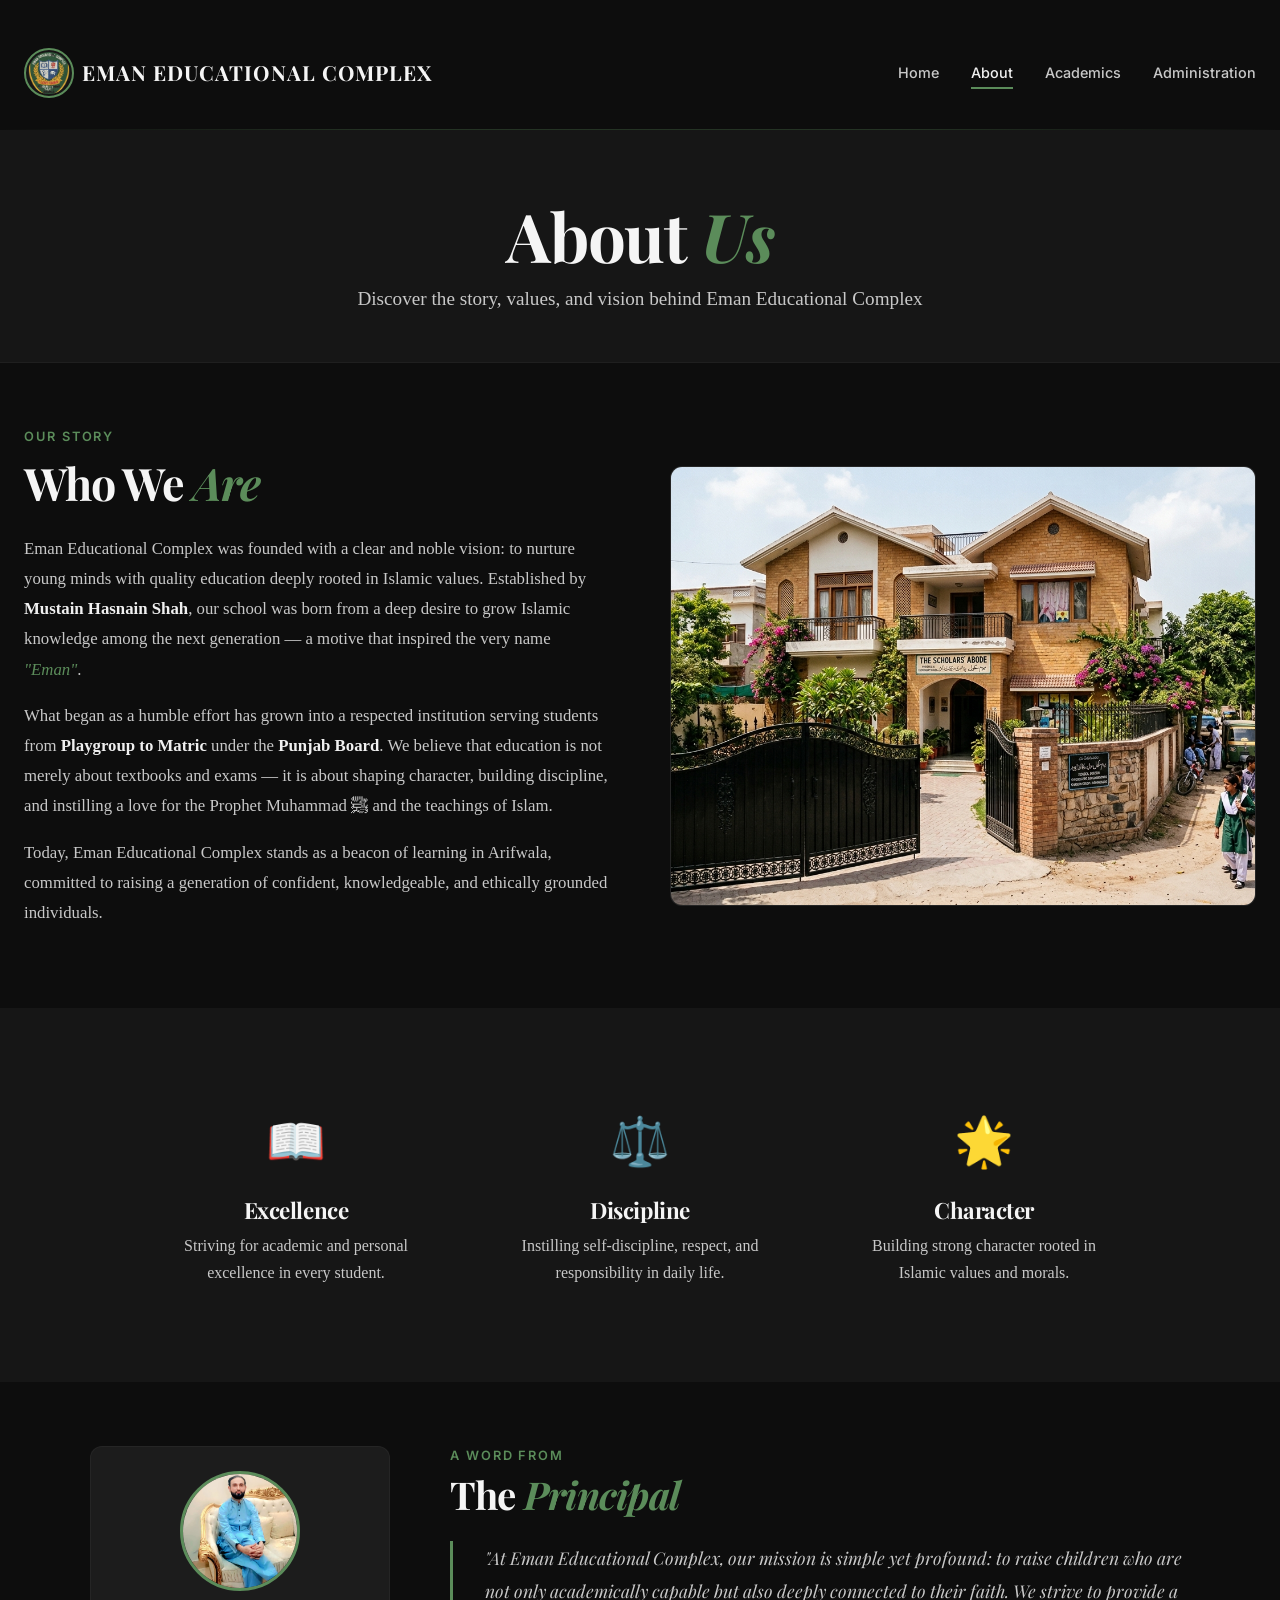
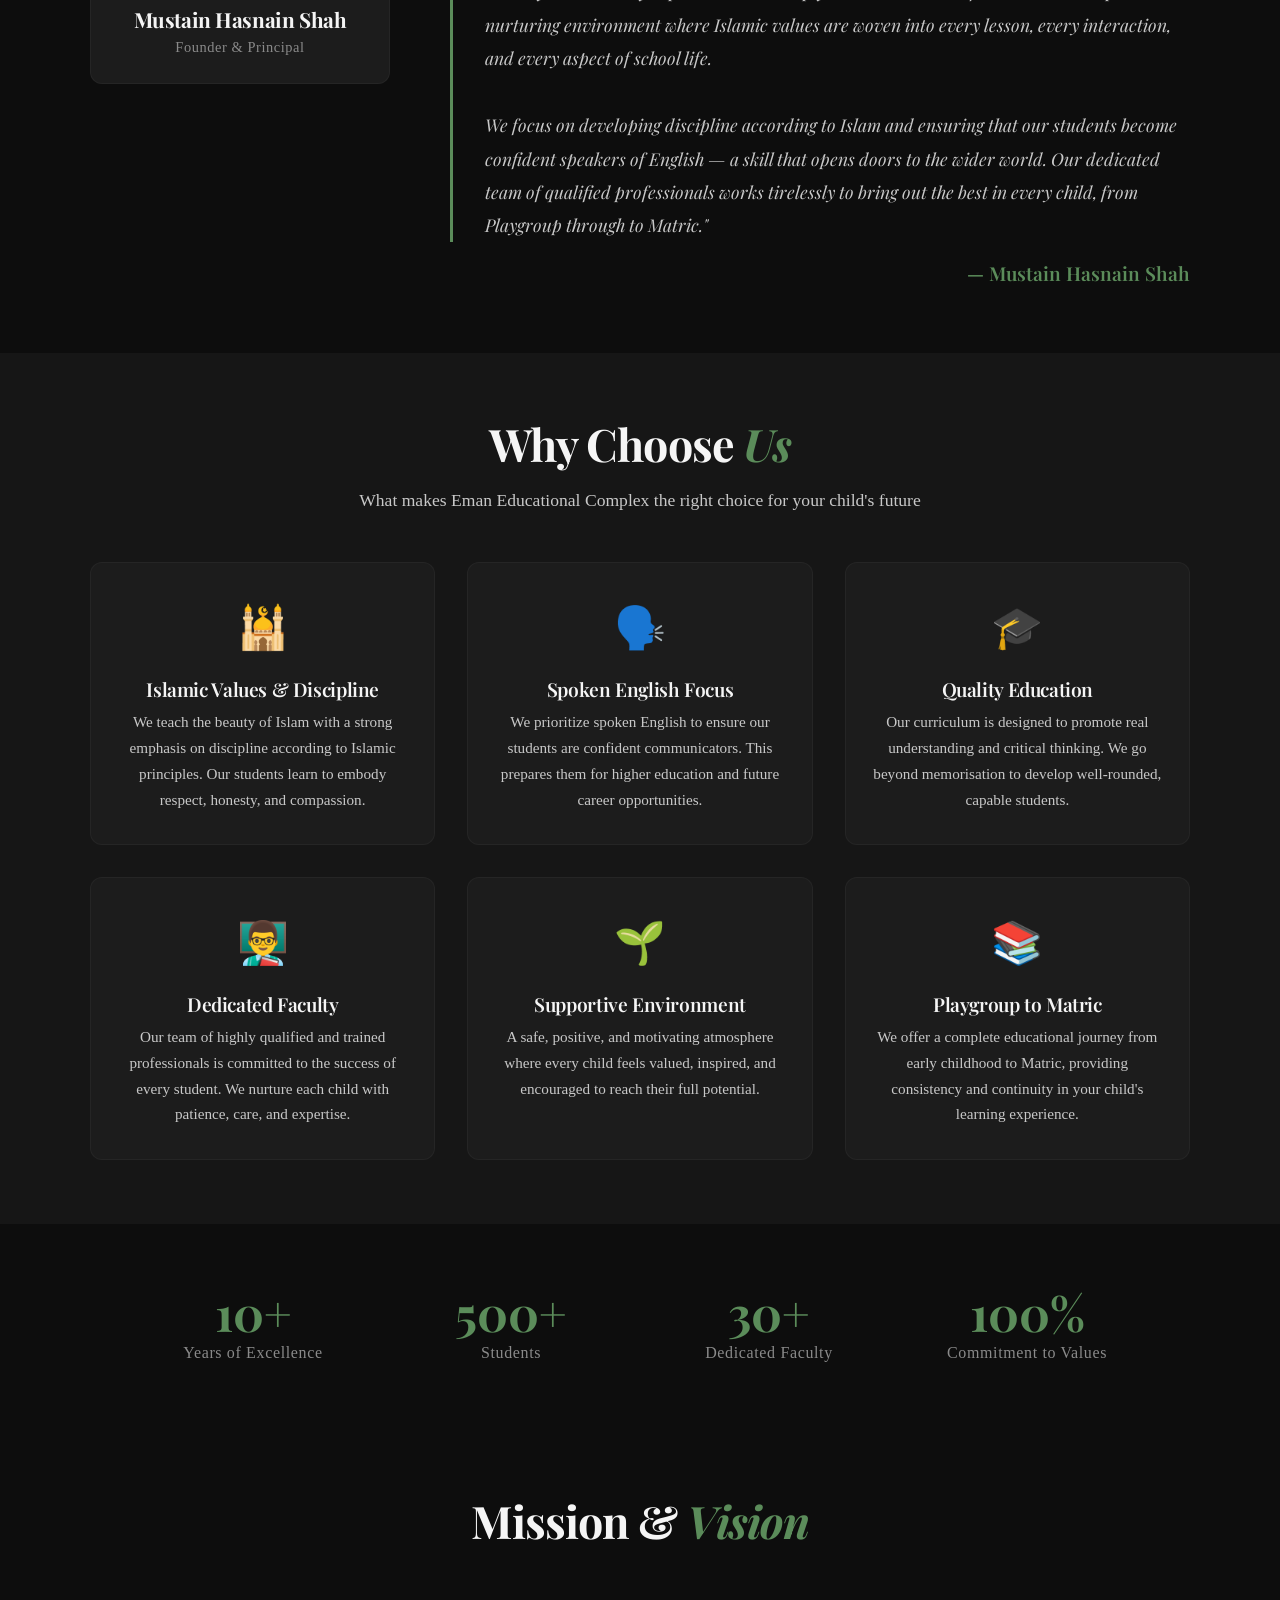
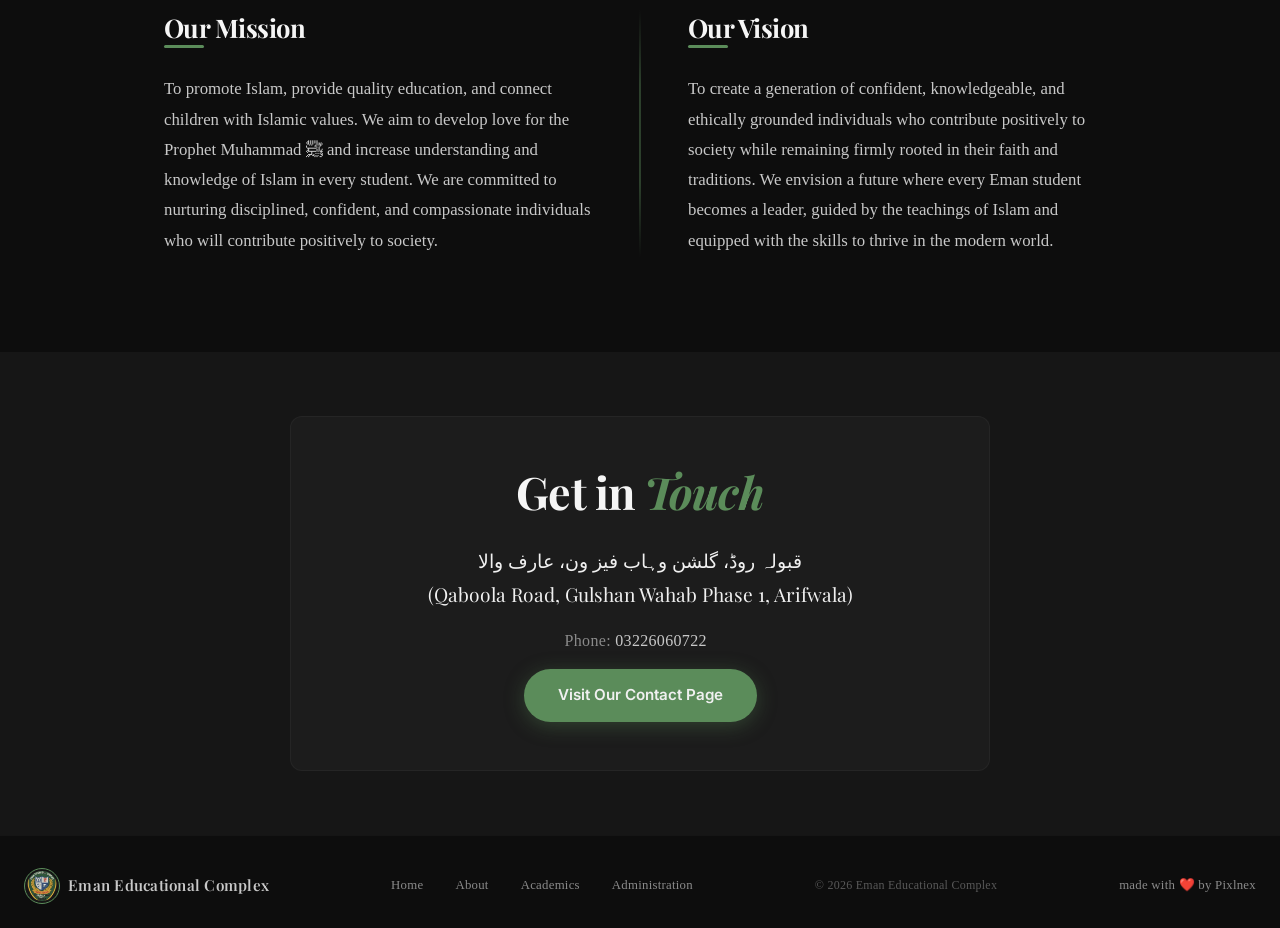
==== about.html @ e79a0f7f "first commit" ====
<!DOCTYPE html>
<html lang="en">
<head>
    <meta charset="UTF-8" />
    <meta name="viewport" content="width=device-width, initial-scale=1.0" />
    <link rel="icon" type="image/png" href="/favicon.png" />
    <title>About Us · Eman Educational Complex</title>
     <link rel="icon" href="logo.png" type="image/png" />

    <!-- Fonts -->
    <link rel="preconnect" href="https://fonts.googleapis.com" />
    <link rel="preconnect" href="https://fonts.gstatic.com" crossorigin />
    <link href="https://fonts.googleapis.com/css2?family=Playfair+Display:ital,wght@0,400;0,600;0,700;1,400&family=Inter:opsz,wght@14..32,300;14..32,400;14..32,500;14..32,600;14..32,700&display=swap" rel="stylesheet" />

    <style>
        /* ============================================================
           style.css — exact variables & design system
           ============================================================ */
        :root {
            --color-bg-primary: #0d0d0d;
            --color-bg-secondary: #161616;
            --color-bg-card: #1c1c1c;
            --color-bg-card-hover: #242424;
            --color-bg-elevated: #262626;

            --color-text-primary: #f0f0f0;
            --color-text-secondary: #c8c8c8;
            --color-text-muted: #8a8a8a;
            --color-text-heading: #f5f5f5;

            --color-green-dark: #1a3a1a;
            --color-green-subtle: #2d4a2d;
            --color-green-accent: #5b8c5a;

            --font-serif: 'Playfair Display', Georgia, 'Times New Roman', serif;
            --font-sans: 'Inter', -apple-system, BlinkMacSystemFont, 'Segoe UI', Roboto, Helvetica, Arial, sans-serif;

            --space-xs: 4px;
            --space-sm: 8px;
            --space-md: 16px;
            --space-lg: 24px;
            --space-xl: 32px;
            --space-2xl: 48px;
            --space-3xl: 64px;

            --radius-md: 8px;
            --radius-lg: 12px;

            --ease-out: cubic-bezier(0.25, 0.46, 0.45, 0.94);
            --ease-in-out: cubic-bezier(0.65, 0, 0.35, 1);
            --duration-fast: 0.25s;
            --duration-smooth: 0.5s;
        }

        /* ── Reset & Base ── */
        * {
            margin: 0;
            padding: 0;
            box-sizing: border-box;
        }

        html {
            -webkit-text-size-adjust: 100%;
            -webkit-font-smoothing: antialiased;
            -moz-osx-font-smoothing: grayscale;
            scroll-behavior: smooth;
        }

        body {
            background: var(--color-bg-primary);
            color: var(--color-text-primary);
            font-weight: 400;
            line-height: 1.6;
            min-height: 100vh;
            display: flex;
            flex-direction: column;
        }

        h1, h2, h3, h4, h5, h6 {
            font-family: var(--font-serif);
            font-weight: 600;
            letter-spacing: -0.02em;
            color: var(--color-text-heading);
            line-height: 1.2;
        }

        a {
            color: inherit;
            text-decoration: none;
        }

        img {
            display: block;
            max-width: 100%;
            height: auto;
        }

        .container {
            width: 100%;
            max-width: 1280px;
            margin: 0 auto;
            padding: 0 var(--space-lg);
        }

        /* ── Buttons ── */
        .btn {
            display: inline-flex;
            align-items: center;
            gap: var(--space-sm);
            padding: 14px 34px;
            border-radius: 50px;
            font-family: var(--font-sans);
            font-weight: 600;
            font-size: 0.95rem;
            border: none;
            cursor: pointer;
            transition: transform var(--duration-fast) var(--ease-out),
                        box-shadow var(--duration-fast) var(--ease-out),
                        background var(--duration-fast) var(--ease-out);
            text-decoration: none;
        }

        .btn-primary {
            background: var(--color-green-accent);
            color: var(--color-text-primary);
            box-shadow: 0 4px 20px rgba(91, 140, 90, 0.35);
        }
        .btn-primary:hover {
            background: var(--color-green-subtle);
            transform: translateY(-3px);
            box-shadow: 0 8px 32px rgba(91, 140, 90, 0.50);
        }

        .btn-outline {
            background: transparent;
            color: var(--color-text-primary);
            border: 2px solid var(--color-text-muted);
        }
        .btn-outline:hover {
            border-color: var(--color-green-accent);
            color: var(--color-green-accent);
            transform: translateY(-3px);
        }

        .btn-light {
            background: var(--color-bg-card);
            color: var(--color-text-primary);
            border: 1px solid rgba(255, 255, 255, 0.06);
        }
        .btn-light:hover {
            background: var(--color-bg-card-hover);
            transform: translateY(-3px);
            box-shadow: 0 8px 32px rgba(0, 0, 0, 0.4);
        }

        /* ── Header (navbar) ── */
        .site-header {
            padding: var(--space-2xl) 0 var(--space-xl);
            border-bottom: 1px solid rgba(255, 255, 255, 0.04);
            position: sticky;
            top: 0;
            background: var(--color-bg-primary);
            z-index: 100;
        }
        .site-header::after {
            content: '';
            position: absolute;
            bottom: 0;
            left: 0;
            width: 100%;
            height: 1px;
            background: linear-gradient(90deg, transparent 0%, var(--color-green-accent) 30%, var(--color-green-accent) 70%, transparent 100%);
            opacity: 0.3;
        }

        .header-content {
            display: flex;
            flex-direction: row;
            align-items: center;
            justify-content: space-between;
            flex-wrap: wrap;
            gap: var(--space-md);
        }

        /* ── Brand / Logo + name side by side ── */
        .header-brand {
            display: flex;
            align-items: center;
            gap: var(--space-md);
        }

        .brand-link {
            display: flex;
            align-items: center;
            gap: var(--space-sm);
            text-decoration: none;
        }

        .logo-image {
            width: 50px;
            height: 50px;
            border-radius: 50%;
            object-fit: cover;
            border: 2px solid var(--color-green-accent);
            background: var(--color-bg-secondary);
            padding: 2px;
            flex-shrink: 0;
        }

        .brand-name {
            font-family: var(--font-serif);
            font-weight: 700;
            font-size: 1.3rem;
            color: var(--color-text-heading);
            letter-spacing: 0.05em;
        }

        /* ── Navigation ── */
        .header-nav {
            display: flex;
            align-items: center;
            gap: var(--space-xl);
        }

        .nav-menu {
            display: flex;
            list-style: none;
            gap: var(--space-xl);
            margin: 0;
            padding: 0;
            align-items: center;
        }

        .nav-menu li {
            margin: 0;
            padding: 0;
        }

        .nav-menu a {
            font-family: var(--font-sans);
            font-weight: 500;
            font-size: 0.9rem;
            color: var(--color-text-secondary);
            transition: color var(--duration-fast) var(--ease-out);
            position: relative;
            text-decoration: none;
            padding: 4px 0;
        }

        .nav-menu a::after {
            content: '';
            position: absolute;
            bottom: -4px;
            left: 0;
            width: 0;
            height: 2px;
            background: var(--color-green-accent);
            transition: width var(--duration-fast) var(--ease-out);
        }

        .nav-menu a:hover {
            color: var(--color-text-primary);
        }
        .nav-menu a:hover::after {
            width: 100%;
        }

        .nav-menu a.active {
            color: var(--color-text-primary);
        }
        .nav-menu a.active::after {
            width: 100%;
        }

        .nav-toggle {
            display: none;
            flex-direction: column;
            gap: 5px;
            background: none;
            border: none;
            cursor: pointer;
            padding: 4px;
        }
        .nav-toggle span {
            display: block;
            width: 26px;
            height: 2.5px;
            background: var(--color-text-secondary);
            border-radius: 4px;
            transition: var(--duration-fast) var(--ease-out);
        }

        /* ── Section Shared ── */
        .section {
            padding: var(--space-3xl) 0;
        }

        .section-title {
            font-family: var(--font-serif);
            font-weight: 700;
            font-size: clamp(2rem, 4vw, 2.8rem);
            color: var(--color-text-heading);
            line-height: 1.2;
            margin-bottom: var(--space-xl);
            text-align: center;
        }

        .section-title .accent {
            color: var(--color-green-accent);
            font-style: italic;
        }

        .section-tag {
            font-family: var(--font-sans);
            font-weight: 600;
            font-size: 0.8rem;
            letter-spacing: 0.15em;
            text-transform: uppercase;
            color: var(--color-green-accent);
            display: block;
            margin-bottom: var(--space-sm);
        }

        /* ── Page Hero (About Page Banner) ── */
        .page-hero {
            padding: var(--space-3xl) 0 var(--space-2xl);
            background: var(--color-bg-secondary);
            border-bottom: 1px solid rgba(255, 255, 255, 0.04);
            text-align: center;
        }

        .page-hero-content h1 {
            font-family: var(--font-serif);
            font-weight: 700;
            font-size: clamp(2.8rem, 6vw, 4.2rem);
            color: var(--color-text-heading);
            margin-bottom: var(--space-sm);
        }

        .page-hero-content h1 .highlight {
            color: var(--color-green-accent);
            font-style: italic;
        }

        .page-hero-sub {
            font-size: 1.2rem;
            color: var(--color-text-secondary);
            max-width: 600px;
            margin: 0 auto;
            line-height: 1.6;
        }

        /* ── Story Section ── */
        .story-section {
            background: var(--color-bg-primary);
        }

        .story-grid {
            display: grid;
            grid-template-columns: 1fr 1fr;
            gap: 60px;
            align-items: center;
        }

        .story-text h2 {
            font-family: var(--font-serif);
            font-weight: 700;
            font-size: clamp(2rem, 4vw, 2.8rem);
            color: var(--color-text-heading);
            margin-bottom: var(--space-lg);
            line-height: 1.2;
        }

        .story-text h2 .accent {
            color: var(--color-green-accent);
            font-style: italic;
        }

        .story-text p {
            color: var(--color-text-secondary);
            line-height: 1.8;
            margin-bottom: var(--space-md);
            font-size: 1.05rem;
        }

        .story-text p strong {
            color: var(--color-text-primary);
        }

        .story-text p em {
            color: var(--color-green-accent);
            font-style: italic;
        }

        .story-image {
            border-radius: var(--radius-lg);
            overflow: hidden;
            border: 1px solid rgba(255, 255, 255, 0.04);
            background: var(--color-bg-card);
            aspect-ratio: 4/3;
            display: flex;
            align-items: center;
            justify-content: center;
        }

        .story-image img {
            width: 100%;
            height: 100%;
            object-fit: cover;
        }

        /* ── Motto Section ── */
        .motto-section {
            background: var(--color-bg-secondary);
        }

        .motto-grid {
            display: grid;
            grid-template-columns: repeat(3, 1fr);
            gap: var(--space-xl);
            max-width: 1000px;
            margin: 0 auto;
        }

        .motto-item {
            text-align: center;
            padding: var(--space-xl);
        }

        .motto-icon {
            font-size: 3rem;
            display: block;
            margin-bottom: var(--space-md);
        }

        .motto-item h3 {
            font-family: var(--font-serif);
            font-weight: 700;
            font-size: 1.4rem;
            color: var(--color-text-heading);
            margin-bottom: var(--space-sm);
        }

        .motto-item p {
            color: var(--color-text-secondary);
            font-size: 1rem;
            line-height: 1.7;
        }

        /* ── Principal Section ── */
        .principal-section {
            background: var(--color-bg-primary);
        }

        .principal-content {
            display: grid;
            grid-template-columns: 300px 1fr;
            gap: 60px;
            align-items: start;
            max-width: 1100px;
            margin: 0 auto;
        }

        .principal-image {
            text-align: center;
            padding: var(--space-lg);
            background: var(--color-bg-card);
            border-radius: var(--radius-lg);
            border: 1px solid rgba(255, 255, 255, 0.04);
        }

        .principal-avatar {
            width: 120px;
            height: 120px;
            border-radius: 50%;
            object-fit: cover;
            border: 3px solid var(--color-green-accent);
            margin: 0 auto var(--space-md);
            display: block;
            background: var(--color-bg-secondary);
        }

        .principal-image h4 {
            font-family: var(--font-serif);
            font-weight: 700;
            font-size: 1.3rem;
            color: var(--color-text-heading);
            margin-bottom: var(--space-xs);
        }

        .principal-title {
            font-size: 0.9rem;
            color: var(--color-text-muted);
            letter-spacing: 0.04em;
        }

        .principal-message .section-tag {
            margin-bottom: var(--space-xs);
        }

        .principal-message h2 {
            font-family: var(--font-serif);
            font-weight: 700;
            font-size: clamp(1.8rem, 3vw, 2.6rem);
            color: var(--color-text-heading);
            margin-bottom: var(--space-lg);
        }

        .principal-message h2 .accent {
            color: var(--color-green-accent);
            font-style: italic;
        }

        .principal-message blockquote {
            font-family: var(--font-serif);
            font-style: italic;
            font-size: 1.1rem;
            line-height: 1.9;
            color: var(--color-text-secondary);
            padding-left: var(--space-xl);
            border-left: 3px solid var(--color-green-accent);
            margin-bottom: var(--space-md);
        }

        .principal-signature {
            font-family: var(--font-serif);
            font-weight: 600;
            font-size: 1.2rem;
            color: var(--color-green-accent);
            text-align: right;
        }

        /* ── Why Choose Us ── */
        .why-section {
            background: var(--color-bg-secondary);
        }

        .why-subtitle {
            text-align: center;
            font-size: 1.1rem;
            color: var(--color-text-secondary);
            max-width: 600px;
            margin: -1rem auto var(--space-2xl);
        }

        .why-grid {
            display: grid;
            grid-template-columns: repeat(3, 1fr);
            gap: var(--space-xl);
            max-width: 1100px;
            margin: 0 auto;
        }

        .why-card {
            background: var(--color-bg-card);
            border-radius: var(--radius-lg);
            padding: var(--space-xl) var(--space-lg);
            text-align: center;
            border: 1px solid rgba(255, 255, 255, 0.04);
            transition: transform var(--duration-fast) var(--ease-out),
                        box-shadow var(--duration-fast) var(--ease-out),
                        border-color var(--duration-fast) var(--ease-out);
        }

        .why-card:hover {
            transform: translateY(-6px);
            box-shadow: 0 12px 40px rgba(0, 0, 0, 0.4);
            border-color: var(--color-green-accent);
            background: var(--color-bg-card-hover);
        }

        .why-icon {
            font-size: 2.6rem;
            display: block;
            margin-bottom: var(--space-md);
        }

        .why-card h4 {
            font-family: var(--font-serif);
            font-weight: 600;
            font-size: 1.2rem;
            color: var(--color-text-heading);
            margin-bottom: var(--space-sm);
        }

        .why-card p {
            font-size: 0.95rem;
            color: var(--color-text-secondary);
            line-height: 1.7;
            margin: 0;
        }

        /* ── Stats Section ── */
        .stats-section {
            background: var(--color-bg-primary);
            padding: var(--space-3xl) 0;
        }

        .stats-grid {
            display: grid;
            grid-template-columns: repeat(4, 1fr);
            gap: var(--space-xl);
            max-width: 1000px;
            margin: 0 auto;
            text-align: center;
        }

        .stat-item .stat-number {
            font-family: var(--font-serif);
            font-weight: 700;
            font-size: 3rem;
            color: var(--color-green-accent);
            display: block;
            line-height: 1;
            margin-bottom: var(--space-xs);
        }

        .stat-item .stat-label {
            font-size: 1rem;
            color: var(--color-text-muted);
            letter-spacing: 0.04em;
        }

        /* ── Mission & Vision ── */
        .mission-grid {
            display: grid;
            grid-template-columns: 1fr 1fr;
            gap: var(--space-2xl);
            position: relative;
            max-width: 1000px;
            margin: 0 auto;
            padding: var(--space-xl) 0;
        }

        .mission-grid::before {
            content: '';
            position: absolute;
            top: 10%;
            left: 50%;
            width: 2px;
            height: 80%;
            background: linear-gradient(180deg, transparent 0%, var(--color-green-accent) 30%, var(--color-green-accent) 70%, transparent 100%);
            opacity: 0.4;
            transform: translateX(-50%);
        }

        .mission-grid .col {
            padding: 0 var(--space-lg);
        }

        .mission-grid .col h3 {
            font-family: var(--font-serif);
            font-weight: 700;
            font-size: 1.6rem;
            color: var(--color-text-heading);
            margin-bottom: var(--space-md);
            position: relative;
            display: inline-block;
        }

        .mission-grid .col h3::after {
            content: '';
            position: absolute;
            bottom: -6px;
            left: 0;
            width: 40px;
            height: 3px;
            background: var(--color-green-accent);
            border-radius: 2px;
        }

        .mission-grid .col p {
            color: var(--color-text-secondary);
            line-height: 1.8;
            font-size: 1.05rem;
            margin-top: var(--space-md);
        }

        /* ── Contact ── */
        .contact-section {
            background: var(--color-bg-secondary);
            padding: var(--space-3xl) 0;
        }

        .contact-details {
            max-width: 700px;
            margin: 0 auto;
            text-align: center;
            background: var(--color-bg-card);
            border-radius: var(--radius-lg);
            padding: var(--space-2xl) var(--space-xl);
            border: 1px solid rgba(255, 255, 255, 0.04);
        }

        .contact-details .section-title {
            margin-bottom: var(--space-lg);
        }

        .contact-details .address {
            font-family: var(--font-serif);
            font-size: 1.2rem;
            color: var(--color-text-primary);
            line-height: 1.8;
            margin-bottom: var(--space-md);
        }

        .contact-details .meta {
            font-size: 1rem;
            color: var(--color-text-muted);
            letter-spacing: 0.02em;
        }

        .contact-details .meta em {
            font-style: normal;
            color: var(--color-text-secondary);
        }

        /* ── Footer ── */
        .site-footer {
            margin-top: auto;
            padding: var(--space-xl) 0 var(--space-lg);
            border-top: 1px solid rgba(255, 255, 255, 0.03);
            background: var(--color-bg-primary);
        }

        .footer-content {
            display: flex;
            justify-content: space-between;
            align-items: center;
            flex-wrap: wrap;
            gap: var(--space-md);
            font-size: 0.8rem;
            color: var(--color-text-muted);
            letter-spacing: 0.02em;
        }

        .footer-brand {
            display: flex;
            align-items: center;
            gap: var(--space-sm);
        }

        .footer-logo {
            width: 36px;
            height: 36px;
            border-radius: 50%;
            object-fit: cover;
            border: 1.5px solid var(--color-green-accent);
            padding: 2px;
            background: var(--color-bg-secondary);
        }

        .footer-school {
            font-family: var(--font-serif);
            font-weight: 600;
            font-size: 0.95rem;
            color: var(--color-text-secondary);
        }

        .footer-links {
            display: flex;
            gap: var(--space-xl);
            flex-wrap: wrap;
        }

        .footer-links a {
            color: var(--color-text-muted);
            transition: color var(--duration-fast) var(--ease-out);
            font-weight: 500;
            font-size: 0.8rem;
        }

        .footer-links a:hover {
            color: var(--color-green-accent);
        }

        .footer-copy {
            font-size: 0.75rem;
            color: var(--color-text-muted);
            opacity: 0.6;
            margin: 0;
        }

        /* ── Accessibility ── */
        a:focus-visible,
        button:focus-visible {
            outline: 2px solid var(--color-green-accent);
            outline-offset: 2px;
        }

        @media (prefers-reduced-motion: reduce) {
            * {
                animation-duration: 0.01ms !important;
                transition-duration: 0.01ms !important;
            }
        }

        ::selection {
            background: var(--color-green-accent);
            color: var(--color-text-primary);
        }

        ::-webkit-scrollbar {
            width: 6px;
            height: 6px;
        }
        ::-webkit-scrollbar-track {
            background: var(--color-bg-primary);
        }
        ::-webkit-scrollbar-thumb {
            background: var(--color-green-subtle);
            border-radius: 3px;
        }
        ::-webkit-scrollbar-thumb:hover {
            background: var(--color-green-accent);
        }

        .sr-only {
            position: absolute;
            width: 1px;
            height: 1px;
            padding: 0;
            margin: -1px;
            overflow: hidden;
            clip: rect(0, 0, 0, 0);
            border: 0;
        }

        /* ── Responsive ── */

        /* Tablet & small desktop */
        @media (max-width: 992px) {
            .story-grid {
                grid-template-columns: 1fr;
                gap: 40px;
            }

            .principal-content {
                grid-template-columns: 1fr;
                gap: 40px;
            }

            .principal-image {
                max-width: 280px;
                margin: 0 auto;
            }

            .why-grid {
                grid-template-columns: 1fr 1fr;
            }

            .stats-grid {
                grid-template-columns: 1fr 1fr;
                gap: var(--space-lg);
            }

            .motto-grid {
                grid-template-columns: 1fr;
                gap: var(--space-md);
            }

            .mission-grid {
                grid-template-columns: 1fr;
                gap: var(--space-2xl);
                padding: var(--space-lg) 0;
            }

            .mission-grid::before {
                display: none;
            }

            .mission-grid .col {
                padding: 0;
                text-align: center;
            }

            .mission-grid .col h3::after {
                left: 50%;
                transform: translateX(-50%);
            }
        }

        /* Mobile */
        @media (max-width: 768px) {
            .header-content {
                flex-wrap: wrap;
            }

            .header-nav {
                width: 100%;
                flex-wrap: wrap;
                justify-content: flex-end;
            }

            .nav-toggle {
                display: flex;
                margin-left: auto;
            }

            .nav-menu {
                display: none;
                flex-direction: column;
                width: 100%;
                background: var(--color-bg-secondary);
                padding: var(--space-lg);
                border-radius: var(--radius-md);
                margin-top: var(--space-sm);
                gap: var(--space-md);
                border: 1px solid rgba(255, 255, 255, 0.04);
            }

            .nav-menu.open {
                display: flex;
            }

            .nav-menu li {
                width: 100%;
            }

            .nav-menu a {
                display: block;
                width: 100%;
                padding: var(--space-sm) 0;
            }

            .page-hero {
                padding: var(--space-2xl) 0 var(--space-xl);
            }

            .page-hero-sub {
                font-size: 1rem;
            }

            .why-grid {
                grid-template-columns: 1fr;
                gap: var(--space-md);
            }

            .stats-grid {
                grid-template-columns: 1fr 1fr;
                gap: var(--space-md);
            }

            .stat-item .stat-number {
                font-size: 2.4rem;
            }

            .principal-message blockquote {
                padding-left: var(--space-md);
                font-size: 1rem;
            }

            .principal-message .section-tag {
                text-align: center;
            }

            .principal-message h2 {
                text-align: center;
            }

            .principal-signature {
                text-align: center;
            }

            .contact-details {
                padding: var(--space-xl) var(--space-md);
            }

            .contact-details .address {
                font-size: 1rem;
            }

            .footer-content {
                flex-direction: column;
                text-align: center;
                gap: var(--space-md);
            }

            .footer-brand {
                justify-content: center;
            }

            .footer-links {
                justify-content: center;
                gap: var(--space-md);
            }

            .section {
                padding: var(--space-2xl) 0;
            }
        }

        /* Small mobile */
        @media (max-width: 480px) {
            .container {
                padding: 0 var(--space-md);
            }

            .stats-grid {
                grid-template-columns: 1fr;
                gap: var(--space-md);
            }

            .principal-image {
                max-width: 100%;
            }

            .motto-item {
                padding: var(--space-md);
            }

            .story-text p {
                font-size: 0.95rem;
            }

            .btn {
                padding: 12px 24px;
                font-size: 0.85rem;
            }

            .brand-name {
                font-size: 1rem;
            }

            .logo-image {
                width: 40px;
                height: 40px;
            }

            .site-header {
                padding: var(--space-xl) 0 var(--space-lg);
            }

            .page-hero-content h1 {
                font-size: clamp(2rem, 6vw, 2.6rem);
            }

            .mission-grid .col h3 {
                font-size: 1.3rem;
            }

            .why-card {
                padding: var(--space-lg);
            }

            .footer-links {
                flex-direction: column;
                gap: var(--space-sm);
            }
        }
    </style>
</head>
<body>

    <!-- ===== HEADER ===== -->
    <header class="site-header" role="banner">
        <div class="container">
            <div class="header-content">
                <div class="header-brand">
                    <a href="index.html" class="brand-link">
                        <img src="logo.png" alt="Eman Educational Complex" class="logo-image" />
                        <span class="brand-name">EMAN EDUCATIONAL COMPLEX</span>
                    </a>
                </div>
                <nav class="header-nav" aria-label="Main navigation">
                    <button class="nav-toggle" aria-label="Toggle navigation" aria-expanded="false">
                        <span></span><span></span><span></span>
                    </button>
                    <ul class="nav-menu">
                        <li><a href="index.html">Home</a></li>
                        <li><a href="about.html" class="active">About</a></li>
                        <li><a href="academics.html">Academics</a></li>
                        <li><a href="administration.html">Administration</a></li>
                    </ul>
                </nav>
            </div>
        </div>
    </header>

    <!-- ===== PAGE HERO / BANNER ===== -->
    <section class="page-hero">
        <div class="container">
            <div class="page-hero-content">
                <h1>About <span class="highlight">Us</span></h1>
                <p class="page-hero-sub">Discover the story, values, and vision behind Eman Educational Complex</p>
            </div>
        </div>
    </section>

    <!-- ===== OUR STORY ===== -->
    <section class="section story-section">
        <div class="container">
            <div class="story-grid">
                <div class="story-text">
                    <span class="section-tag">Our Story</span>
                    <h2>Who We <span class="accent">Are</span></h2>
                    <p>
                        Eman Educational Complex was founded with a clear and noble vision: to nurture young minds with quality education deeply rooted in Islamic values. Established by <strong>Mustain Hasnain Shah</strong>, our school was born from a deep desire to grow Islamic knowledge among the next generation — a motive that inspired the very name <em>"Eman"</em>.
                    </p>
                    <p>
                        What began as a humble effort has grown into a respected institution serving students from <strong>Playgroup to Matric</strong> under the <strong>Punjab Board</strong>. We believe that education is not merely about textbooks and exams — it is about shaping character, building discipline, and instilling a love for the Prophet Muhammad ﷺ and the teachings of Islam.
                    </p>
                    <p>
                        Today, Eman Educational Complex stands as a beacon of learning in Arifwala, committed to raising a generation of confident, knowledgeable, and ethically grounded individuals.
                    </p>
                </div>
                <div class="story-image">
                    <img src="school.jfif" alt="Eman Educational Complex - School Building" />
                </div>
            </div>
        </div>
    </section>

    <!-- ===== MOTTO & VALUES ===== -->
    <section class="section motto-section">
        <div class="container">
            <div class="motto-grid">
                <div class="motto-item">
                    <span class="motto-icon">📖</span>
                    <h3>Excellence</h3>
                    <p>Striving for academic and personal excellence in every student.</p>
                </div>
                <div class="motto-item">
                    <span class="motto-icon">⚖️</span>
                    <h3>Discipline</h3>
                    <p>Instilling self-discipline, respect, and responsibility in daily life.</p>
                </div>
                <div class="motto-item">
                    <span class="motto-icon">🌟</span>
                    <h3>Character</h3>
                    <p>Building strong character rooted in Islamic values and morals.</p>
                </div>
            </div>
        </div>
    </section>

    <!-- ===== PRINCIPAL'S MESSAGE ===== -->
    <section class="section principal-section">
        <div class="container">
            <div class="principal-content">
                <div class="principal-image">
                    <img src="images/principal.jpeg" alt="Mustain Hasnain Shah - Founder & Principal" class="principal-avatar" />
                    <h4>Mustain Hasnain Shah</h4>
                    <p class="principal-title">Founder &amp; Principal</p>
                </div>
                <div class="principal-message">
                    <span class="section-tag">A Word From</span>
                    <h2>The <span class="accent">Principal</span></h2>
                    <blockquote>
                        "At Eman Educational Complex, our mission is simple yet profound: to raise children who are not only academically capable but also deeply connected to their faith. We strive to provide a nurturing environment where Islamic values are woven into every lesson, every interaction, and every aspect of school life.
                        <br /><br />
                        We focus on developing discipline according to Islam and ensuring that our students become confident speakers of English — a skill that opens doors to the wider world. Our dedicated team of qualified professionals works tirelessly to bring out the best in every child, from Playgroup through to Matric."
                    </blockquote>
                    <p class="principal-signature">— Mustain Hasnain Shah</p>
                </div>
            </div>
        </div>
    </section>

    <!-- ===== WHY CHOOSE US ===== -->
    <section class="section why-section">
        <div class="container">
            <h2 class="section-title">Why Choose <span class="accent">Us</span></h2>
            <p class="why-subtitle">What makes Eman Educational Complex the right choice for your child's future</p>
            <div class="why-grid">
                <div class="why-card">
                    <span class="why-icon">🕌</span>
                    <h4>Islamic Values &amp; Discipline</h4>
                    <p>We teach the beauty of Islam with a strong emphasis on discipline according to Islamic principles. Our students learn to embody respect, honesty, and compassion.</p>
                </div>
                <div class="why-card">
                    <span class="why-icon">🗣️</span>
                    <h4>Spoken English Focus</h4>
                    <p>We prioritize spoken English to ensure our students are confident communicators. This prepares them for higher education and future career opportunities.</p>
                </div>
                <div class="why-card">
                    <span class="why-icon">🎓</span>
                    <h4>Quality Education</h4>
                    <p>Our curriculum is designed to promote real understanding and critical thinking. We go beyond memorisation to develop well-rounded, capable students.</p>
                </div>
                <div class="why-card">
                    <span class="why-icon">👨‍🏫</span>
                    <h4>Dedicated Faculty</h4>
                    <p>Our team of highly qualified and trained professionals is committed to the success of every student. We nurture each child with patience, care, and expertise.</p>
                </div>
                <div class="why-card">
                    <span class="why-icon">🌱</span>
                    <h4>Supportive Environment</h4>
                    <p>A safe, positive, and motivating atmosphere where every child feels valued, inspired, and encouraged to reach their full potential.</p>
                </div>
                <div class="why-card">
                    <span class="why-icon">📚</span>
                    <h4>Playgroup to Matric</h4>
                    <p>We offer a complete educational journey from early childhood to Matric, providing consistency and continuity in your child's learning experience.</p>
                </div>
            </div>
        </div>
    </section>

    <!-- ===== SCHOOL STATS ===== -->
    <section class="section stats-section">
        <div class="container">
            <div class="stats-grid">
                <div class="stat-item">
                    <span class="stat-number">10+</span>
                    <span class="stat-label">Years of Excellence</span>
                </div>
                <div class="stat-item">
                    <span class="stat-number">500+</span>
                    <span class="stat-label">Students</span>
                </div>
                <div class="stat-item">
                    <span class="stat-number">30+</span>
                    <span class="stat-label">Dedicated Faculty</span>
                </div>
                <div class="stat-item">
                    <span class="stat-number">100%</span>
                    <span class="stat-label">Commitment to Values</span>
                </div>
            </div>
        </div>
    </section>

    <!-- ===== MISSION & VISION ===== -->
    <section class="section mission-section" id="mission">
        <div class="container">
            <h2 class="section-title">Mission &amp; <span class="accent">Vision</span></h2>
            <div class="mission-grid">
                <div class="col">
                    <h3>Our Mission</h3>
                    <p>
                        To promote Islam, provide quality education, and connect children with Islamic values. We aim to develop love for the Prophet Muhammad ﷺ and increase understanding and knowledge of Islam in every student. We are committed to nurturing disciplined, confident, and compassionate individuals who will contribute positively to society.
                    </p>
                </div>
                <div class="col">
                    <h3>Our Vision</h3>
                    <p>
                        To create a generation of confident, knowledgeable, and ethically grounded individuals who contribute positively to society while remaining firmly rooted in their faith and traditions. We envision a future where every Eman student becomes a leader, guided by the teachings of Islam and equipped with the skills to thrive in the modern world.
                    </p>
                </div>
            </div>
        </div>
    </section>

    <!-- ===== CONTACT ===== -->
    <section class="section contact-section" id="contact">
        <div class="container">
            <div class="contact-details">
                <h2 class="section-title">Get in <span class="accent">Touch</span></h2>
                <p class="address">
                    قبولہ روڈ، گلشن وہاب فیز ون، عارف والا<br />
                    (Qaboola Road, Gulshan Wahab Phase 1, Arifwala)
                </p>
                <p class="meta">
                    Phone: <em>03226060722</em> &nbsp;
                </p>
                <a href="index.html#contact" class="btn btn-primary" style="margin-top: var(--space-md);">Visit Our Contact Page</a>
            </div>
        </div>
    </section>

    <!-- ===== FOOTER ===== -->
    <footer class="site-footer" role="contentinfo">
        <div class="container">
            <div class="footer-content">
                <div class="footer-brand">
                    <img src="logo.png" alt="Eman Educational Complex" class="footer-logo" />
                    <span class="footer-school">Eman Educational Complex</span>
                </div>
                <div class="footer-links">
                    <a href="index.html">Home</a>
                    <a href="about.html">About</a>
                    <a href="academics.html">Academics</a>
                    <a href="administration.html">Administration</a>
                </div>
                <p class="footer-copy">&copy; 2026 Eman Educational Complex</p>
                <p>made with ❤️ by <a href="https://pixlnex.vercel.app" target="_blank">Pixlnex</a></p>
            </div>
        </div>
    </footer>

    <!-- ===== SCRIPTS ===== -->
    <script>
        // Mobile nav toggle
        document.querySelector('.nav-toggle').addEventListener('click', function() {
            this.classList.toggle('active');
            document.querySelector('.nav-menu').classList.toggle('open');
            const expanded = this.getAttribute('aria-expanded') === 'true' ? 'false' : 'true';
            this.setAttribute('aria-expanded', expanded);
        });

        // Close mobile nav on link click
        document.querySelectorAll('.nav-menu a').forEach(function(link) {
            link.addEventListener('click', function() {
                document.querySelector('.nav-toggle').classList.remove('active');
                document.querySelector('.nav-menu').classList.remove('open');
                document.querySelector('.nav-toggle').setAttribute('aria-expanded', 'false');
            });
        });

        // Smooth scroll for anchor links
        document.querySelectorAll('a[href^="#"]').forEach(function(anchor) {
            anchor.addEventListener('click', function(e) {
                const targetId = this.getAttribute('href');
                if (targetId === '#') return;
                const target = document.querySelector(targetId);
                if (target) {
                    e.preventDefault();
                    target.scrollIntoView({ behavior: 'smooth' });
                }
            });
        });
    </script>

</body>
</html>
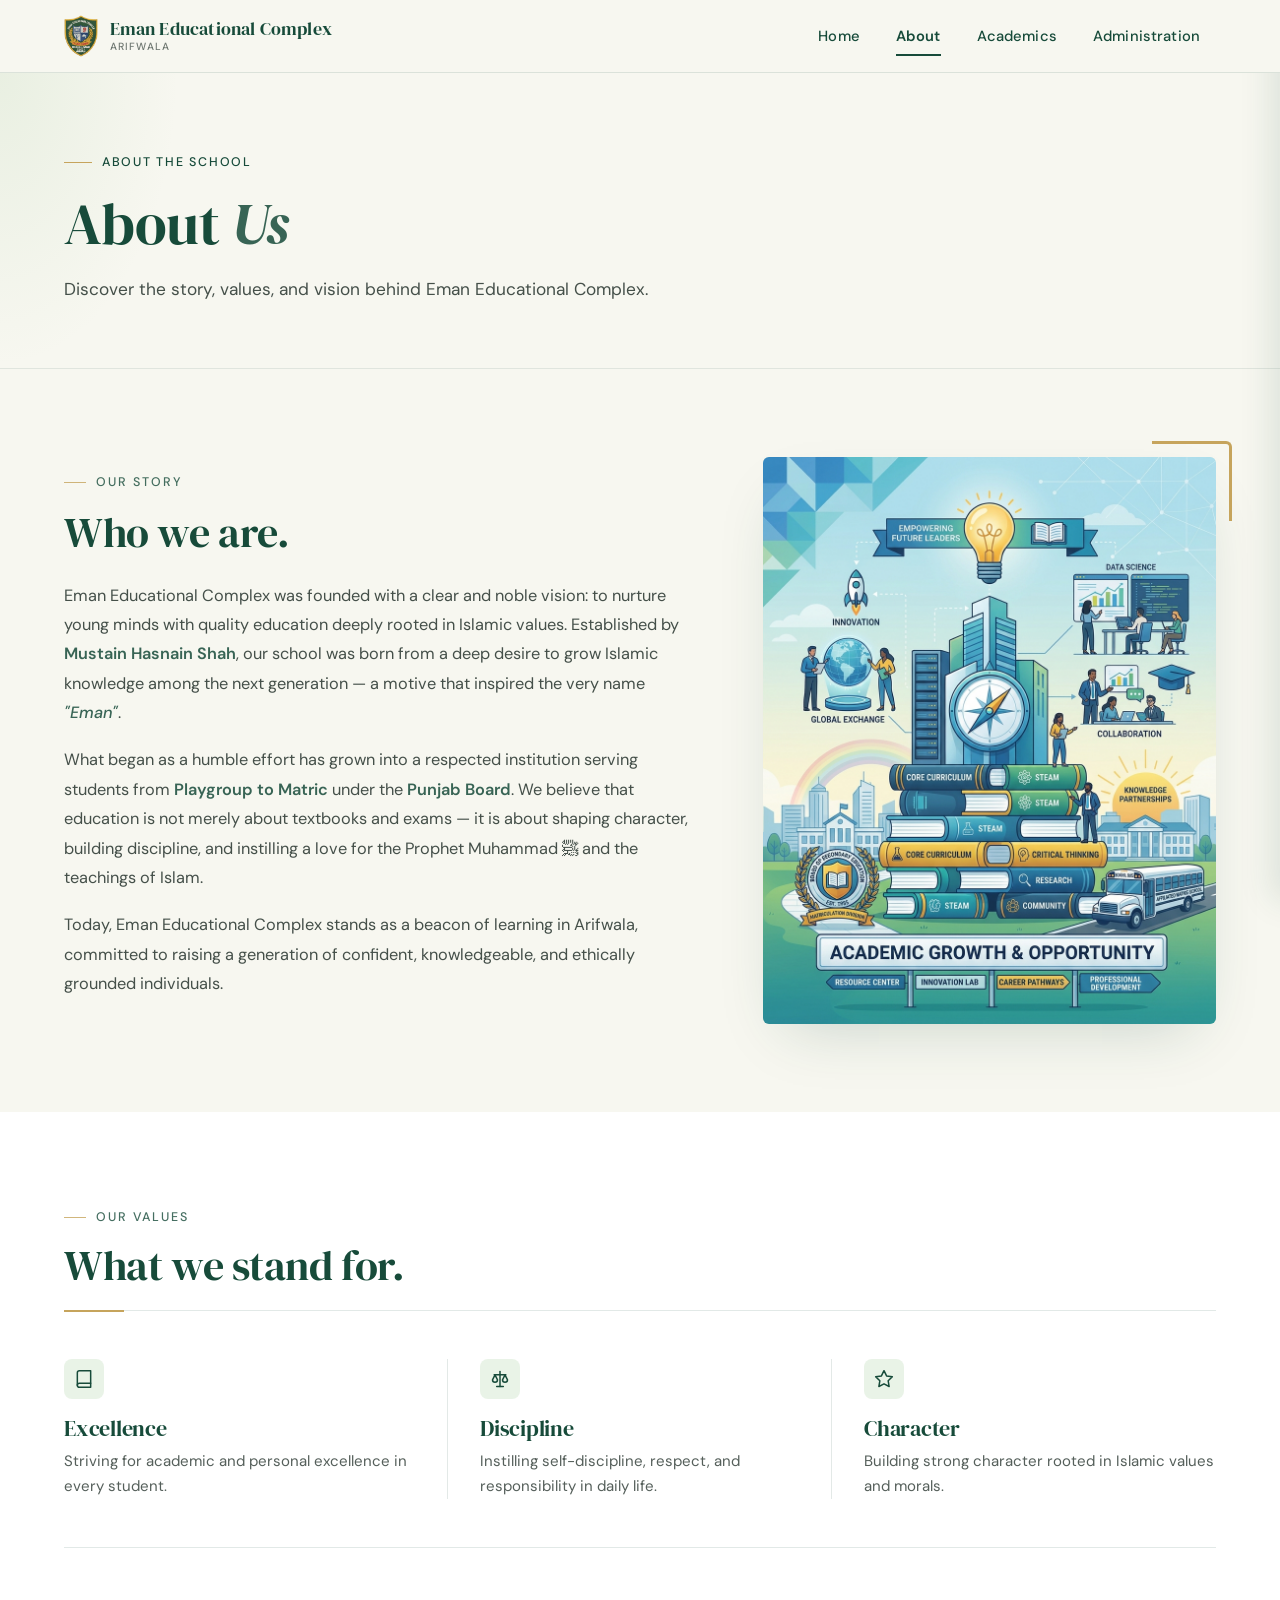
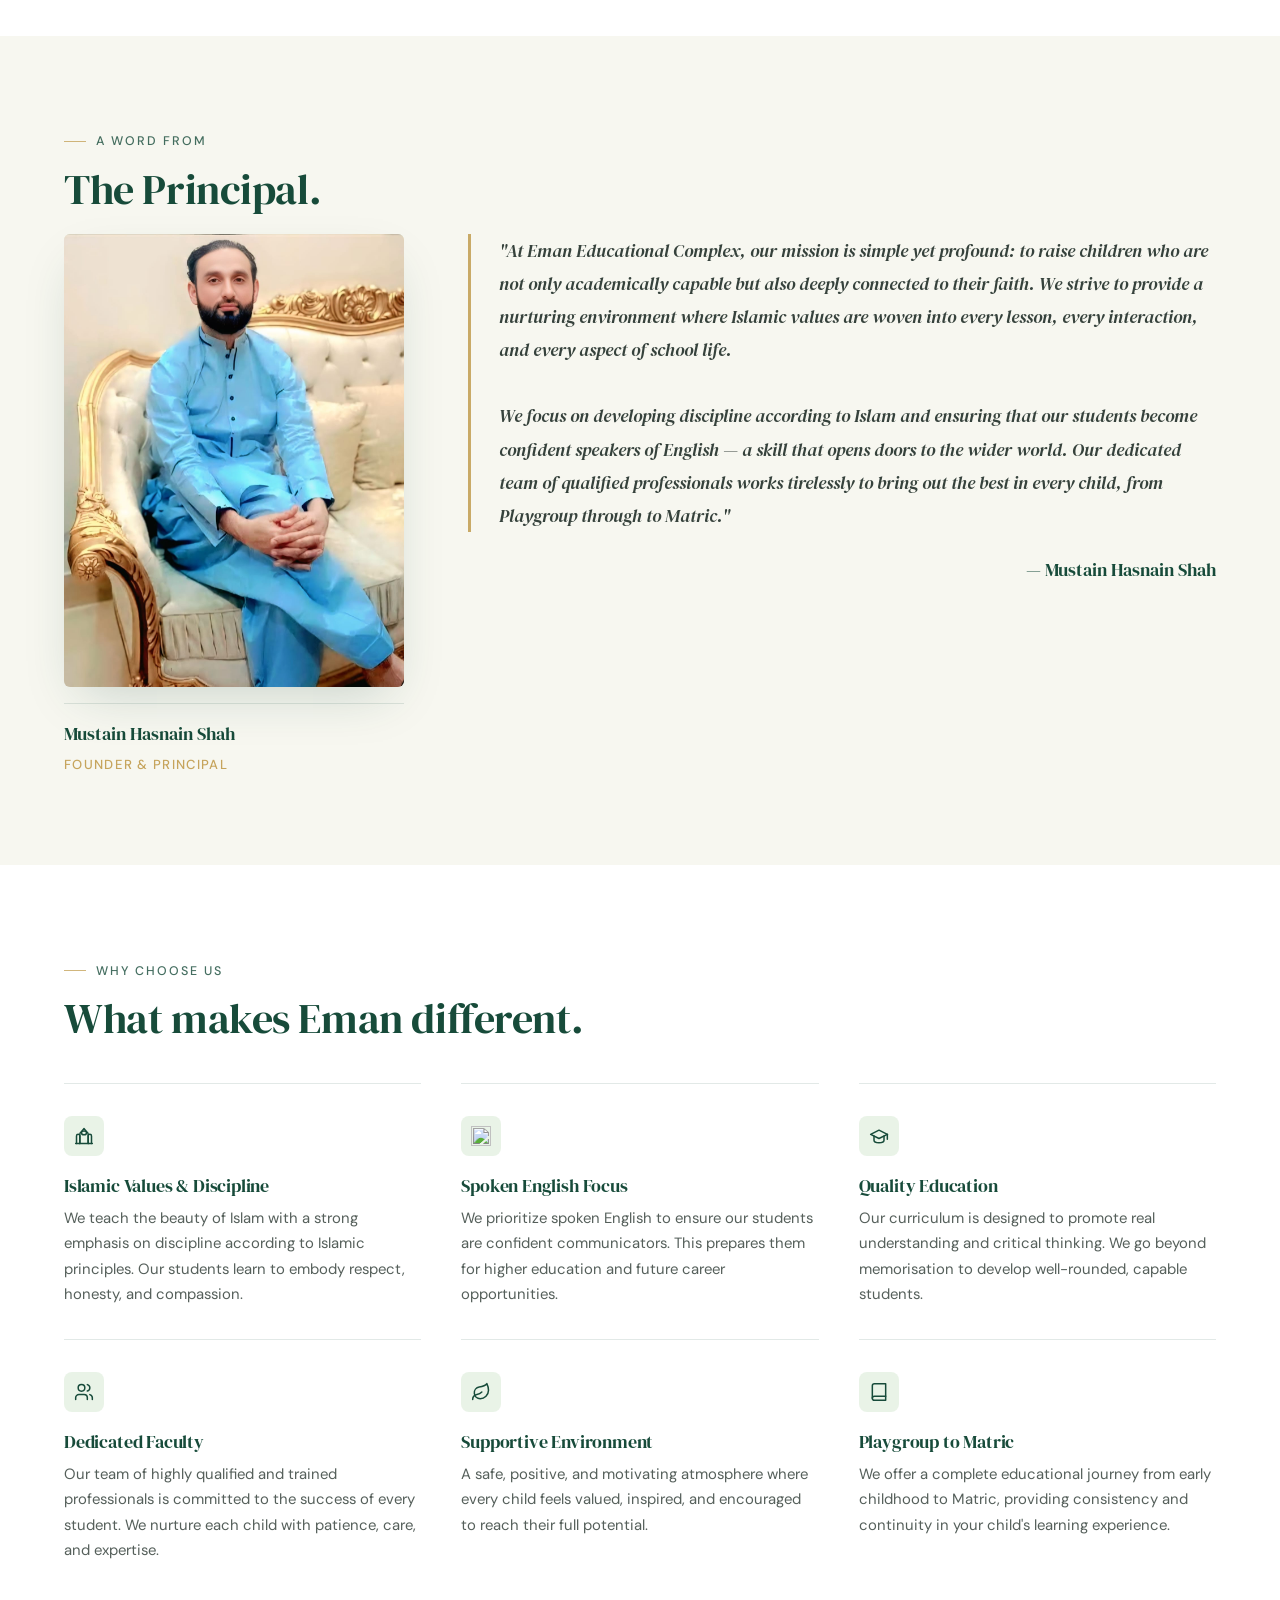
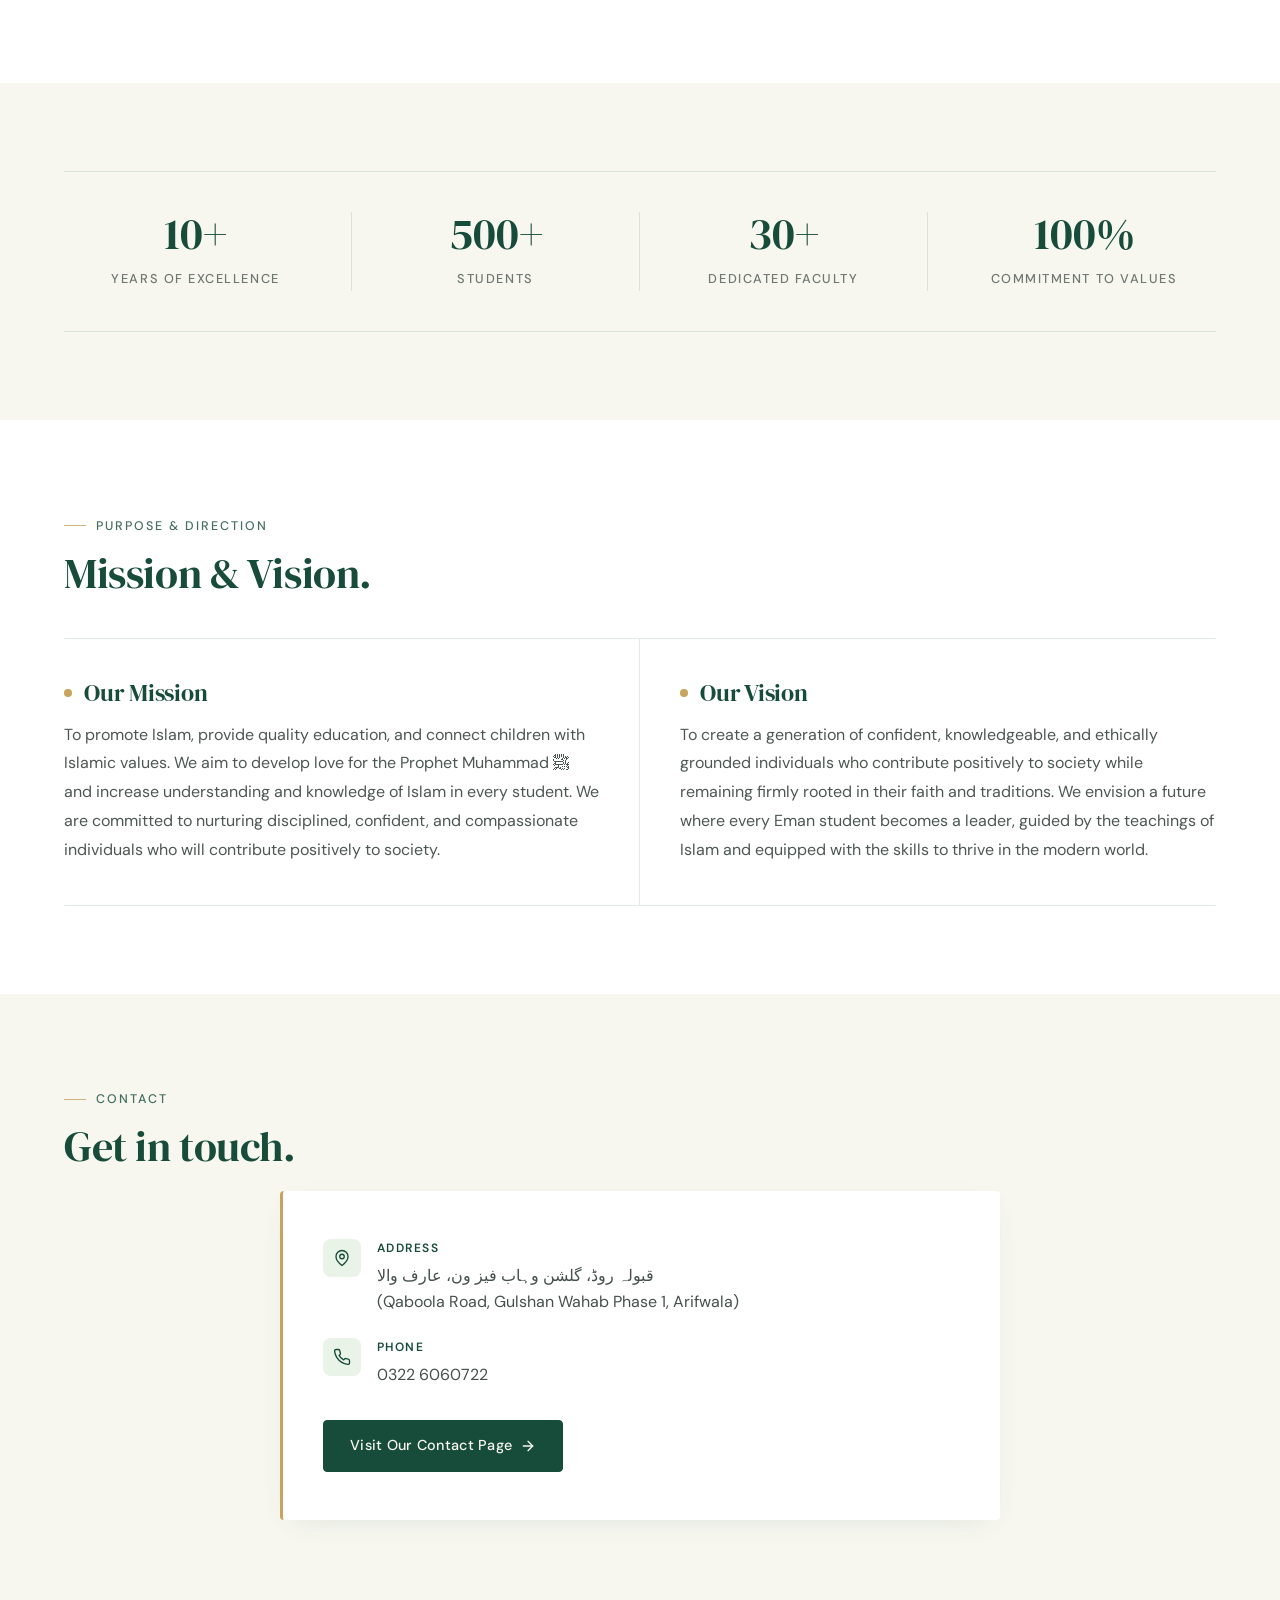
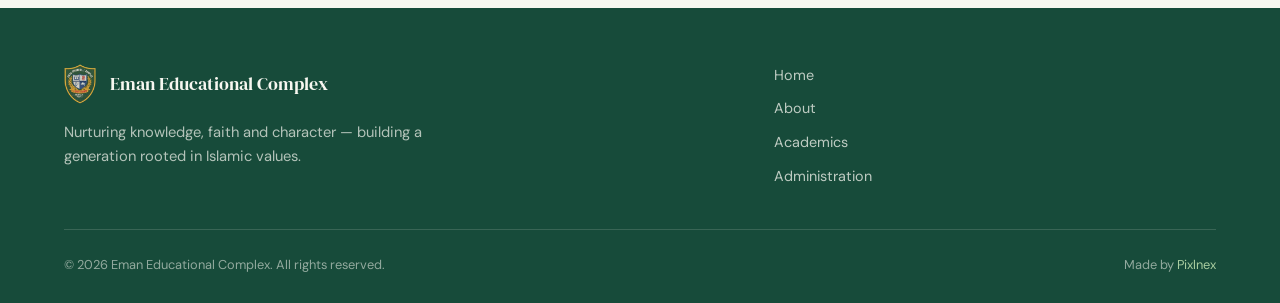
==== commit 53b9e5f2: "first" ====
--- a/about.html
+++ b/about.html
@@ -3,57 +3,40 @@
 <head>
     <meta charset="UTF-8" />
     <meta name="viewport" content="width=device-width, initial-scale=1.0" />
-    <link rel="icon" type="image/png" href="/favicon.png" />
     <title>About Us · Eman Educational Complex</title>
-     <link rel="icon" href="logo.png" type="image/png" />
-
-    <!-- Fonts -->
+    <link rel="icon" href="logo.png" type="image/png" />
+
+    <!-- Fonts: DM Serif Display + DM Sans -->
     <link rel="preconnect" href="https://fonts.googleapis.com" />
     <link rel="preconnect" href="https://fonts.gstatic.com" crossorigin />
-    <link href="https://fonts.googleapis.com/css2?family=Playfair+Display:ital,wght@0,400;0,600;0,700;1,400&family=Inter:opsz,wght@14..32,300;14..32,400;14..32,500;14..32,600;14..32,700&display=swap" rel="stylesheet" />
+    <link href="https://fonts.googleapis.com/css2?family=DM+Serif+Display:ital@0;1&family=DM+Sans:ital,opsz,wght@0,9..40,300;0,9..40,400;0,9..40,500;0,9..40,600;0,9..40,700;1,9..40,400&display=swap" rel="stylesheet" />
 
     <style>
         /* ============================================================
-           style.css — exact variables & design system
+           Design Tokens
            ============================================================ */
         :root {
-            --color-bg-primary: #0d0d0d;
-            --color-bg-secondary: #161616;
-            --color-bg-card: #1c1c1c;
-            --color-bg-card-hover: #242424;
-            --color-bg-elevated: #262626;
-
-            --color-text-primary: #f0f0f0;
-            --color-text-secondary: #c8c8c8;
-            --color-text-muted: #8a8a8a;
-            --color-text-heading: #f5f5f5;
-
-            --color-green-dark: #1a3a1a;
-            --color-green-subtle: #2d4a2d;
-            --color-green-accent: #5b8c5a;
-
-            --font-serif: 'Playfair Display', Georgia, 'Times New Roman', serif;
-            --font-sans: 'Inter', -apple-system, BlinkMacSystemFont, 'Segoe UI', Roboto, Helvetica, Arial, sans-serif;
-
-            --space-xs: 4px;
-            --space-sm: 8px;
-            --space-md: 16px;
-            --space-lg: 24px;
-            --space-xl: 32px;
-            --space-2xl: 48px;
-            --space-3xl: 64px;
-
-            --radius-md: 8px;
-            --radius-lg: 12px;
-
-            --ease-out: cubic-bezier(0.25, 0.46, 0.45, 0.94);
-            --ease-in-out: cubic-bezier(0.65, 0, 0.35, 1);
-            --duration-fast: 0.25s;
-            --duration-smooth: 0.5s;
-        }
-
-        /* ── Reset & Base ── */
-        * {
+            --color-dark-green:   #174B3A;
+            --color-parrot-green: #A9CDA0;
+            --color-ivory:        #F7F7F0;
+            --color-dark-text:    #26332D;
+            --color-white:        #FFFFFF;
+            --color-gold:         #C6A45C;
+
+            --font-display: 'DM Serif Display', Georgia, serif;
+            --font-body:    'DM Sans', -apple-system, BlinkMacSystemFont, 'Segoe UI', sans-serif;
+
+            --header-height:          72px;
+            --header-height-scrolled: 60px;
+
+            --ease-out: cubic-bezier(0.22, 0.61, 0.36, 1);
+            --transition: 0.3s var(--ease-out);
+        }
+
+        /* ============================================================
+           Reset & Base
+           ============================================================ */
+        *, *::before, *::after {
             margin: 0;
             padding: 0;
             box-sizing: border-box;
@@ -67,1033 +50,947 @@
         }
 
         body {
-            background: var(--color-bg-primary);
-            color: var(--color-text-primary);
+            font-family: var(--font-body);
             font-weight: 400;
-            line-height: 1.6;
+            font-size: 16px;
+            line-height: 1.65;
+            color: var(--color-dark-text);
+            background: var(--color-ivory);
+            overflow-x: hidden;
             min-height: 100vh;
             display: flex;
             flex-direction: column;
         }
 
+        img { display: block; max-width: 100%; height: auto; }
+        a { color: inherit; text-decoration: none; }
+        button { font-family: inherit; cursor: pointer; }
+
         h1, h2, h3, h4, h5, h6 {
-            font-family: var(--font-serif);
-            font-weight: 600;
-            letter-spacing: -0.02em;
-            color: var(--color-text-heading);
-            line-height: 1.2;
-        }
-
-        a {
-            color: inherit;
-            text-decoration: none;
-        }
-
-        img {
-            display: block;
-            max-width: 100%;
-            height: auto;
+            font-family: var(--font-display);
+            font-weight: 400;
+            line-height: 1.15;
+            color: var(--color-dark-green);
+            letter-spacing: -0.01em;
         }
 
         .container {
             width: 100%;
-            max-width: 1280px;
+            max-width: 1200px;
             margin: 0 auto;
-            padding: 0 var(--space-lg);
-        }
-
-        /* ── Buttons ── */
-        .btn {
-            display: inline-flex;
-            align-items: center;
-            gap: var(--space-sm);
-            padding: 14px 34px;
-            border-radius: 50px;
-            font-family: var(--font-sans);
-            font-weight: 600;
-            font-size: 0.95rem;
-            border: none;
-            cursor: pointer;
-            transition: transform var(--duration-fast) var(--ease-out),
-                        box-shadow var(--duration-fast) var(--ease-out),
-                        background var(--duration-fast) var(--ease-out);
-            text-decoration: none;
-        }
-
-        .btn-primary {
-            background: var(--color-green-accent);
-            color: var(--color-text-primary);
-            box-shadow: 0 4px 20px rgba(91, 140, 90, 0.35);
-        }
-        .btn-primary:hover {
-            background: var(--color-green-subtle);
-            transform: translateY(-3px);
-            box-shadow: 0 8px 32px rgba(91, 140, 90, 0.50);
-        }
-
-        .btn-outline {
-            background: transparent;
-            color: var(--color-text-primary);
-            border: 2px solid var(--color-text-muted);
-        }
-        .btn-outline:hover {
-            border-color: var(--color-green-accent);
-            color: var(--color-green-accent);
-            transform: translateY(-3px);
-        }
-
-        .btn-light {
-            background: var(--color-bg-card);
-            color: var(--color-text-primary);
-            border: 1px solid rgba(255, 255, 255, 0.06);
-        }
-        .btn-light:hover {
-            background: var(--color-bg-card-hover);
-            transform: translateY(-3px);
-            box-shadow: 0 8px 32px rgba(0, 0, 0, 0.4);
-        }
-
-        /* ── Header (navbar) ── */
+            padding: 0 24px;
+        }
+
+        /* ============================================================
+           Header
+           ============================================================ */
         .site-header {
-            padding: var(--space-2xl) 0 var(--space-xl);
-            border-bottom: 1px solid rgba(255, 255, 255, 0.04);
             position: sticky;
             top: 0;
-            background: var(--color-bg-primary);
-            z-index: 100;
-        }
-        .site-header::after {
+            z-index: 1000;
+            background: var(--color-ivory);
+            border-bottom: 1px solid rgba(23, 75, 58, 0.12);
+            transition: box-shadow var(--transition), border-color var(--transition);
+        }
+        .site-header.scrolled {
+            box-shadow: 0 2px 16px rgba(23, 75, 58, 0.08);
+            border-bottom-color: transparent;
+        }
+        .header-content {
+            display: flex;
+            align-items: center;
+            justify-content: space-between;
+            height: var(--header-height);
+            transition: height var(--transition);
+        }
+        .site-header.scrolled .header-content {
+            height: var(--header-height-scrolled);
+        }
+        .header-brand {
+            display: flex;
+            align-items: center;
+            gap: 12px;
+            text-decoration: none;
+            color: inherit;
+        }
+        .header-brand .logo-image {
+            height: 42px;
+            width: auto;
+            transition: height var(--transition);
+        }
+        .site-header.scrolled .header-brand .logo-image {
+            height: 36px;
+        }
+        .brand-name {
+            font-family: var(--font-display);
+            font-size: 1.15rem;
+            font-weight: 400;
+            color: var(--color-dark-green);
+            letter-spacing: 0.01em;
+            line-height: 1.1;
+        }
+        .brand-name small {
+            display: block;
+            font-family: var(--font-body);
+            font-size: 0.65rem;
+            font-weight: 500;
+            letter-spacing: 0.12em;
+            text-transform: uppercase;
+            color: var(--color-dark-text);
+            opacity: 0.65;
+            margin-top: 2px;
+        }
+
+        .nav-desktop {
+            display: flex;
+            align-items: center;
+            gap: 4px;
+        }
+        .nav-desktop a {
+            position: relative;
+            padding: 8px 16px;
+            font-size: 0.92rem;
+            font-weight: 500;
+            color: var(--color-dark-green);
+            letter-spacing: 0.01em;
+            transition: color var(--transition);
+        }
+        .nav-desktop a:hover { color: var(--color-dark-text); }
+        .nav-desktop a::after {
             content: '';
             position: absolute;
+            left: 16px;
+            right: 16px;
             bottom: 0;
-            left: 0;
-            width: 100%;
-            height: 1px;
-            background: linear-gradient(90deg, transparent 0%, var(--color-green-accent) 30%, var(--color-green-accent) 70%, transparent 100%);
-            opacity: 0.3;
-        }
-
-        .header-content {
-            display: flex;
-            flex-direction: row;
+            height: 2px;
+            background: var(--color-dark-green);
+            transform: scaleX(0);
+            transform-origin: left;
+            transition: transform var(--transition);
+        }
+        .nav-desktop a:hover::after,
+        .nav-desktop a.active::after { transform: scaleX(1); }
+        .nav-desktop a.active { font-weight: 600; }
+
+        .nav-toggle {
+            display: none;
+            background: none;
+            border: none;
+            padding: 8px;
+            color: var(--color-dark-green);
+        }
+        .nav-toggle svg { width: 24px; height: 24px; display: block; }
+
+        /* ============================================================
+           Mobile Drawer
+           ============================================================ */
+        .drawer-overlay {
+            position: fixed;
+            inset: 0;
+            background: rgba(38, 51, 45, 0.4);
+            backdrop-filter: blur(2px);
+            opacity: 0;
+            visibility: hidden;
+            transition: opacity var(--transition), visibility var(--transition);
+            z-index: 998;
+        }
+        .drawer-overlay.open { opacity: 1; visibility: visible; }
+        .drawer {
+            position: fixed;
+            top: 0;
+            right: 0;
+            bottom: 0;
+            width: 82%;
+            max-width: 340px;
+            background: var(--color-ivory);
+            z-index: 999;
+            transform: translateX(100%);
+            transition: transform 0.4s var(--ease-out);
+            display: flex;
+            flex-direction: column;
+            box-shadow: -8px 0 32px rgba(23, 75, 58, 0.12);
+        }
+        .drawer.open { transform: translateX(0); }
+        .drawer-header {
+            display: flex;
             align-items: center;
             justify-content: space-between;
-            flex-wrap: wrap;
-            gap: var(--space-md);
-        }
-
-        /* ── Brand / Logo + name side by side ── */
-        .header-brand {
-            display: flex;
-            align-items: center;
-            gap: var(--space-md);
-        }
-
-        .brand-link {
-            display: flex;
-            align-items: center;
-            gap: var(--space-sm);
-            text-decoration: none;
-        }
-
-        .logo-image {
-            width: 50px;
-            height: 50px;
-            border-radius: 50%;
-            object-fit: cover;
-            border: 2px solid var(--color-green-accent);
-            background: var(--color-bg-secondary);
-            padding: 2px;
-            flex-shrink: 0;
-        }
-
-        .brand-name {
-            font-family: var(--font-serif);
-            font-weight: 700;
-            font-size: 1.3rem;
-            color: var(--color-text-heading);
-            letter-spacing: 0.05em;
-        }
-
-        /* ── Navigation ── */
-        .header-nav {
-            display: flex;
-            align-items: center;
-            gap: var(--space-xl);
-        }
-
-        .nav-menu {
-            display: flex;
-            list-style: none;
-            gap: var(--space-xl);
-            margin: 0;
-            padding: 0;
-            align-items: center;
-        }
-
-        .nav-menu li {
-            margin: 0;
-            padding: 0;
-        }
-
-        .nav-menu a {
-            font-family: var(--font-sans);
+            padding: 20px 24px;
+            border-bottom: 1px solid rgba(23, 75, 58, 0.1);
+        }
+        .drawer-brand {
+            display: flex;
+            align-items: center;
+            gap: 10px;
+        }
+        .drawer-brand img { height: 32px; }
+        .drawer-brand span {
+            font-family: var(--font-display);
+            font-size: 1rem;
+            color: var(--color-dark-green);
+        }
+        .drawer-close {
+            background: none;
+            border: none;
+            padding: 6px;
+            color: var(--color-dark-green);
+        }
+        .drawer-close svg { width: 22px; height: 22px; }
+        .drawer-nav {
+            display: flex;
+            flex-direction: column;
+            padding: 12px 0;
+        }
+        .drawer-nav a {
+            padding: 14px 24px;
+            font-size: 1rem;
             font-weight: 500;
-            font-size: 0.9rem;
-            color: var(--color-text-secondary);
-            transition: color var(--duration-fast) var(--ease-out);
+            color: var(--color-dark-text);
+            border-left: 3px solid transparent;
+            transition: background var(--transition), border-color var(--transition);
+        }
+        .drawer-nav a:hover,
+        .drawer-nav a.active {
+            background: rgba(169, 205, 160, 0.18);
+            border-left-color: var(--color-dark-green);
+            color: var(--color-dark-green);
+        }
+
+        /* ============================================================
+           Page Hero
+           ============================================================ */
+        .about-hero {
+            padding: 72px 0 64px;
+            background: var(--color-ivory);
+            border-bottom: 1px solid rgba(23, 75, 58, 0.1);
             position: relative;
-            text-decoration: none;
-            padding: 4px 0;
-        }
-
-        .nav-menu a::after {
+            overflow: hidden;
+        }
+        .about-hero::before {
             content: '';
             position: absolute;
-            bottom: -4px;
+            top: 0;
             left: 0;
-            width: 0;
-            height: 2px;
-            background: var(--color-green-accent);
-            transition: width var(--duration-fast) var(--ease-out);
-        }
-
-        .nav-menu a:hover {
-            color: var(--color-text-primary);
-        }
-        .nav-menu a:hover::after {
-            width: 100%;
-        }
-
-        .nav-menu a.active {
-            color: var(--color-text-primary);
-        }
-        .nav-menu a.active::after {
-            width: 100%;
-        }
-
-        .nav-toggle {
-            display: none;
-            flex-direction: column;
-            gap: 5px;
-            background: none;
-            border: none;
-            cursor: pointer;
-            padding: 4px;
-        }
-        .nav-toggle span {
-            display: block;
-            width: 26px;
-            height: 2.5px;
-            background: var(--color-text-secondary);
-            border-radius: 4px;
-            transition: var(--duration-fast) var(--ease-out);
-        }
-
-        /* ── Section Shared ── */
-        .section {
-            padding: var(--space-3xl) 0;
-        }
-
+            width: 180px;
+            height: 100%;
+            background: radial-gradient(ellipse at top left, rgba(169, 205, 160, 0.18) 0%, transparent 70%);
+            pointer-events: none;
+        }
+        .about-hero-inner {
+            max-width: 820px;
+            position: relative;
+        }
+        .hero-eyebrow {
+            display: inline-flex;
+            align-items: center;
+            gap: 10px;
+            font-size: 0.78rem;
+            font-weight: 500;
+            letter-spacing: 0.14em;
+            text-transform: uppercase;
+            color: var(--color-dark-green);
+            margin-bottom: 20px;
+        }
+        .hero-eyebrow::before {
+            content: '';
+            width: 28px;
+            height: 1px;
+            background: var(--color-gold);
+        }
+        .about-hero h1 {
+            font-size: clamp(2.4rem, 4.6vw, 3.6rem);
+            line-height: 1.08;
+            color: var(--color-dark-green);
+            margin-bottom: 20px;
+        }
+        .about-hero h1 em {
+            font-style: italic;
+            opacity: 0.85;
+        }
+        .about-hero-lead {
+            font-size: 1.08rem;
+            line-height: 1.7;
+            color: var(--color-dark-text);
+            opacity: 0.85;
+            max-width: 58ch;
+        }
+
+        /* ============================================================
+           Section shared
+           ============================================================ */
+        .section { padding: 88px 0; }
+        .section--alt { background: var(--color-white); }
+        .section-eyebrow {
+            display: inline-flex;
+            align-items: center;
+            gap: 10px;
+            font-size: 0.78rem;
+            font-weight: 500;
+            letter-spacing: 0.16em;
+            text-transform: uppercase;
+            color: var(--color-dark-green);
+            opacity: 0.8;
+            margin-bottom: 14px;
+        }
+        .section-eyebrow::before {
+            content: '';
+            display: inline-block;
+            width: 22px;
+            height: 1px;
+            background: var(--color-gold);
+        }
         .section-title {
-            font-family: var(--font-serif);
-            font-weight: 700;
-            font-size: clamp(2rem, 4vw, 2.8rem);
-            color: var(--color-text-heading);
-            line-height: 1.2;
-            margin-bottom: var(--space-xl);
-            text-align: center;
-        }
-
-        .section-title .accent {
-            color: var(--color-green-accent);
-            font-style: italic;
-        }
-
-        .section-tag {
-            font-family: var(--font-sans);
-            font-weight: 600;
-            font-size: 0.8rem;
-            letter-spacing: 0.15em;
-            text-transform: uppercase;
-            color: var(--color-green-accent);
-            display: block;
-            margin-bottom: var(--space-sm);
-        }
-
-        /* ── Page Hero (About Page Banner) ── */
-        .page-hero {
-            padding: var(--space-3xl) 0 var(--space-2xl);
-            background: var(--color-bg-secondary);
-            border-bottom: 1px solid rgba(255, 255, 255, 0.04);
-            text-align: center;
-        }
-
-        .page-hero-content h1 {
-            font-family: var(--font-serif);
-            font-weight: 700;
-            font-size: clamp(2.8rem, 6vw, 4.2rem);
-            color: var(--color-text-heading);
-            margin-bottom: var(--space-sm);
-        }
-
-        .page-hero-content h1 .highlight {
-            color: var(--color-green-accent);
-            font-style: italic;
-        }
-
-        .page-hero-sub {
-            font-size: 1.2rem;
-            color: var(--color-text-secondary);
-            max-width: 600px;
-            margin: 0 auto;
-            line-height: 1.6;
-        }
-
-        /* ── Story Section ── */
-        .story-section {
-            background: var(--color-bg-primary);
-        }
-
+            font-size: clamp(1.9rem, 3.4vw, 2.6rem);
+            line-height: 1.15;
+            color: var(--color-dark-green);
+            margin-bottom: 20px;
+        }
+
+        /* ============================================================
+           Story
+           ============================================================ */
         .story-grid {
             display: grid;
-            grid-template-columns: 1fr 1fr;
-            gap: 60px;
-            align-items: center;
-        }
-
-        .story-text h2 {
-            font-family: var(--font-serif);
-            font-weight: 700;
-            font-size: clamp(2rem, 4vw, 2.8rem);
-            color: var(--color-text-heading);
-            margin-bottom: var(--space-lg);
-            line-height: 1.2;
-        }
-
-        .story-text h2 .accent {
-            color: var(--color-green-accent);
+            grid-template-columns: 7fr 5fr;
+            gap: 64px;
+            align-items: center;
+        }
+        .story-content .section-eyebrow { margin-bottom: 16px; }
+        .story-content h2 {
+            font-size: clamp(1.9rem, 3.4vw, 2.6rem);
+            line-height: 1.15;
+            color: var(--color-dark-green);
+            margin-bottom: 24px;
+        }
+        .story-content p {
+            font-size: 1.02rem;
+            line-height: 1.8;
+            color: var(--color-dark-text);
+            opacity: 0.85;
+            margin-bottom: 18px;
+            max-width: 58ch;
+        }
+        .story-content p strong {
+            color: var(--color-dark-green);
+            font-weight: 600;
+        }
+        .story-content p em {
+            color: var(--color-dark-green);
             font-style: italic;
-        }
-
-        .story-text p {
-            color: var(--color-text-secondary);
-            line-height: 1.8;
-            margin-bottom: var(--space-md);
-            font-size: 1.05rem;
-        }
-
-        .story-text p strong {
-            color: var(--color-text-primary);
-        }
-
-        .story-text p em {
-            color: var(--color-green-accent);
-            font-style: italic;
-        }
-
-        .story-image {
-            border-radius: var(--radius-lg);
+            font-weight: 500;
+        }
+        .story-figure {
+            position: relative;
+            aspect-ratio: 4 / 5;
+            border-radius: 6px;
             overflow: hidden;
-            border: 1px solid rgba(255, 255, 255, 0.04);
-            background: var(--color-bg-card);
-            aspect-ratio: 4/3;
-            display: flex;
-            align-items: center;
-            justify-content: center;
-        }
-
-        .story-image img {
+            background: rgba(169, 205, 160, 0.2);
+            box-shadow: 0 24px 60px -24px rgba(23, 75, 58, 0.22);
+        }
+        .story-figure img {
             width: 100%;
             height: 100%;
             object-fit: cover;
         }
-
-        /* ── Motto Section ── */
-        .motto-section {
-            background: var(--color-bg-secondary);
-        }
-
-        .motto-grid {
+        .story-figure .fallback {
+            position: absolute;
+            inset: 0;
+            display: none;
+            align-items: center;
+            justify-content: center;
+            font-family: var(--font-display);
+            font-size: 2.6rem;
+            color: var(--color-dark-green);
+            opacity: 0.25;
+            letter-spacing: 0.04em;
+        }
+        .story-figure-accent {
+            position: absolute;
+            top: -16px;
+            right: -16px;
+            width: 80px;
+            height: 80px;
+            border-top: 3px solid var(--color-gold);
+            border-right: 3px solid var(--color-gold);
+            border-top-right-radius: 6px;
+            pointer-events: none;
+            z-index: 2;
+        }
+        .story-figure-wrap {
+            position: relative;
+        }
+
+        /* ============================================================
+           Motto strip
+           ============================================================ */
+        .motto-strip {
             display: grid;
             grid-template-columns: repeat(3, 1fr);
-            gap: var(--space-xl);
-            max-width: 1000px;
-            margin: 0 auto;
-        }
-
+            border-top: 1px solid rgba(23, 75, 58, 0.12);
+            border-bottom: 1px solid rgba(23, 75, 58, 0.12);
+            padding: 48px 0;
+            position: relative;
+        }
+        .motto-strip::before {
+            content: '';
+            position: absolute;
+            top: -1px;
+            left: 0;
+            width: 60px;
+            height: 2px;
+            background: var(--color-gold);
+        }
         .motto-item {
-            text-align: center;
-            padding: var(--space-xl);
-        }
-
+            padding: 0 32px;
+            border-right: 1px solid rgba(23, 75, 58, 0.12);
+        }
+        .motto-item:first-child { padding-left: 0; }
+        .motto-item:last-child {
+            border-right: none;
+            padding-right: 0;
+        }
         .motto-icon {
-            font-size: 3rem;
+            width: 40px;
+            height: 40px;
+            display: flex;
+            align-items: center;
+            justify-content: center;
+            background: rgba(169, 205, 160, 0.25);
+            border-radius: 8px;
+            margin-bottom: 18px;
+        }
+        .motto-icon img { width: 20px; height: 20px; }
+        .motto-item h3 {
+            font-size: 1.35rem;
+            color: var(--color-dark-green);
+            margin-bottom: 8px;
+        }
+        .motto-item p {
+            font-size: 0.94rem;
+            line-height: 1.65;
+            color: var(--color-dark-text);
+            opacity: 0.78;
+        }
+
+        /* ============================================================
+           Principal
+           ============================================================ */
+        .principal-grid {
+            display: grid;
+            grid-template-columns: 340px 1fr;
+            gap: 64px;
+            align-items: start;
+        }
+        .principal-portrait {
+            position: relative;
+            aspect-ratio: 3 / 4;
+            border-radius: 6px;
+            overflow: hidden;
+            background: rgba(169, 205, 160, 0.2);
+            box-shadow: 0 20px 50px -16px rgba(23, 75, 58, 0.22);
+        }
+        .principal-portrait img {
+            width: 100%;
+            height: 100%;
+            object-fit: cover;
+        }
+        .principal-portrait .fallback {
+            position: absolute;
+            inset: 0;
+            display: none;
+            align-items: center;
+            justify-content: center;
+            font-family: var(--font-display);
+            font-size: 3.5rem;
+            color: var(--color-dark-green);
+            opacity: 0.25;
+        }
+        .principal-caption {
+            margin-top: 16px;
+            padding-top: 16px;
+            border-top: 1px solid rgba(23, 75, 58, 0.12);
+        }
+        .principal-caption strong {
             display: block;
-            margin-bottom: var(--space-md);
-        }
-
-        .motto-item h3 {
-            font-family: var(--font-serif);
-            font-weight: 700;
-            font-size: 1.4rem;
-            color: var(--color-text-heading);
-            margin-bottom: var(--space-sm);
-        }
-
-        .motto-item p {
-            color: var(--color-text-secondary);
-            font-size: 1rem;
-            line-height: 1.7;
-        }
-
-        /* ── Principal Section ── */
-        .principal-section {
-            background: var(--color-bg-primary);
-        }
-
-        .principal-content {
-            display: grid;
-            grid-template-columns: 300px 1fr;
-            gap: 60px;
-            align-items: start;
-            max-width: 1100px;
-            margin: 0 auto;
-        }
-
-        .principal-image {
-            text-align: center;
-            padding: var(--space-lg);
-            background: var(--color-bg-card);
-            border-radius: var(--radius-lg);
-            border: 1px solid rgba(255, 255, 255, 0.04);
-        }
-
-        .principal-avatar {
-            width: 120px;
-            height: 120px;
-            border-radius: 50%;
-            object-fit: cover;
-            border: 3px solid var(--color-green-accent);
-            margin: 0 auto var(--space-md);
-            display: block;
-            background: var(--color-bg-secondary);
-        }
-
-        .principal-image h4 {
-            font-family: var(--font-serif);
-            font-weight: 700;
-            font-size: 1.3rem;
-            color: var(--color-text-heading);
-            margin-bottom: var(--space-xs);
-        }
-
-        .principal-title {
-            font-size: 0.9rem;
-            color: var(--color-text-muted);
-            letter-spacing: 0.04em;
-        }
-
-        .principal-message .section-tag {
-            margin-bottom: var(--space-xs);
-        }
-
+            font-family: var(--font-display);
+            font-size: 1.1rem;
+            font-weight: 400;
+            color: var(--color-dark-green);
+            margin-bottom: 2px;
+        }
+        .principal-caption span {
+            font-size: 0.82rem;
+            font-weight: 500;
+            letter-spacing: 0.1em;
+            text-transform: uppercase;
+            color: var(--color-gold);
+        }
         .principal-message h2 {
-            font-family: var(--font-serif);
-            font-weight: 700;
-            font-size: clamp(1.8rem, 3vw, 2.6rem);
-            color: var(--color-text-heading);
-            margin-bottom: var(--space-lg);
-        }
-
-        .principal-message h2 .accent {
-            color: var(--color-green-accent);
+            font-size: clamp(1.8rem, 3vw, 2.4rem);
+            line-height: 1.15;
+            color: var(--color-dark-green);
+            margin-bottom: 24px;
+        }
+        .principal-message blockquote {
+            font-family: var(--font-display);
             font-style: italic;
-        }
-
-        .principal-message blockquote {
-            font-family: var(--font-serif);
-            font-style: italic;
+            font-size: 1.12rem;
+            line-height: 1.85;
+            color: var(--color-dark-text);
+            padding-left: 28px;
+            border-left: 3px solid var(--color-gold);
+            margin-bottom: 24px;
+            opacity: 0.92;
+        }
+        .principal-signature {
+            font-family: var(--font-display);
             font-size: 1.1rem;
-            line-height: 1.9;
-            color: var(--color-text-secondary);
-            padding-left: var(--space-xl);
-            border-left: 3px solid var(--color-green-accent);
-            margin-bottom: var(--space-md);
-        }
-
-        .principal-signature {
-            font-family: var(--font-serif);
-            font-weight: 600;
-            font-size: 1.2rem;
-            color: var(--color-green-accent);
+            color: var(--color-dark-green);
             text-align: right;
         }
 
-        /* ── Why Choose Us ── */
-        .why-section {
-            background: var(--color-bg-secondary);
-        }
-
-        .why-subtitle {
-            text-align: center;
-            font-size: 1.1rem;
-            color: var(--color-text-secondary);
-            max-width: 600px;
-            margin: -1rem auto var(--space-2xl);
-        }
-
+        /* ============================================================
+           Why choose us (editorial grid)
+           ============================================================ */
         .why-grid {
             display: grid;
             grid-template-columns: repeat(3, 1fr);
-            gap: var(--space-xl);
-            max-width: 1100px;
-            margin: 0 auto;
-        }
-
-        .why-card {
-            background: var(--color-bg-card);
-            border-radius: var(--radius-lg);
-            padding: var(--space-xl) var(--space-lg);
-            text-align: center;
-            border: 1px solid rgba(255, 255, 255, 0.04);
-            transition: transform var(--duration-fast) var(--ease-out),
-                        box-shadow var(--duration-fast) var(--ease-out),
-                        border-color var(--duration-fast) var(--ease-out);
-        }
-
-        .why-card:hover {
-            transform: translateY(-6px);
-            box-shadow: 0 12px 40px rgba(0, 0, 0, 0.4);
-            border-color: var(--color-green-accent);
-            background: var(--color-bg-card-hover);
-        }
-
+            column-gap: 40px;
+            row-gap: 0;
+            margin-top: 40px;
+        }
+        .why-item {
+            padding: 32px 0;
+            border-top: 1px solid rgba(23, 75, 58, 0.12);
+        }
         .why-icon {
-            font-size: 2.6rem;
-            display: block;
-            margin-bottom: var(--space-md);
-        }
-
-        .why-card h4 {
-            font-family: var(--font-serif);
-            font-weight: 600;
-            font-size: 1.2rem;
-            color: var(--color-text-heading);
-            margin-bottom: var(--space-sm);
-        }
-
-        .why-card p {
-            font-size: 0.95rem;
-            color: var(--color-text-secondary);
+            width: 40px;
+            height: 40px;
+            display: flex;
+            align-items: center;
+            justify-content: center;
+            background: rgba(169, 205, 160, 0.25);
+            border-radius: 8px;
+            margin-bottom: 18px;
+        }
+        .why-icon img { width: 20px; height: 20px; }
+        .why-item h4 {
+            font-size: 1.15rem;
+            color: var(--color-dark-green);
+            margin-bottom: 8px;
+            font-weight: 400;
+            line-height: 1.3;
+        }
+        .why-item p {
+            font-size: 0.93rem;
             line-height: 1.7;
-            margin: 0;
-        }
-
-        /* ── Stats Section ── */
-        .stats-section {
-            background: var(--color-bg-primary);
-            padding: var(--space-3xl) 0;
-        }
-
-        .stats-grid {
+            color: var(--color-dark-text);
+            opacity: 0.78;
+        }
+
+        /* ============================================================
+           Stats
+           ============================================================ */
+        .stats-row {
             display: grid;
             grid-template-columns: repeat(4, 1fr);
-            gap: var(--space-xl);
-            max-width: 1000px;
-            margin: 0 auto;
+            border-top: 1px solid rgba(23, 75, 58, 0.12);
+            border-bottom: 1px solid rgba(23, 75, 58, 0.12);
+            padding: 40px 0;
+        }
+        .stat-item {
+            padding: 0 24px;
+            border-right: 1px solid rgba(23, 75, 58, 0.12);
             text-align: center;
         }
-
-        .stat-item .stat-number {
-            font-family: var(--font-serif);
-            font-weight: 700;
-            font-size: 3rem;
-            color: var(--color-green-accent);
+        .stat-item:first-child { padding-left: 0; }
+        .stat-item:last-child {
+            border-right: none;
+            padding-right: 0;
+        }
+        .stat-number {
             display: block;
+            font-family: var(--font-display);
+            font-size: clamp(2rem, 3.6vw, 2.8rem);
+            color: var(--color-dark-green);
             line-height: 1;
-            margin-bottom: var(--space-xs);
-        }
-
-        .stat-item .stat-label {
-            font-size: 1rem;
-            color: var(--color-text-muted);
-            letter-spacing: 0.04em;
-        }
-
-        /* ── Mission & Vision ── */
-        .mission-grid {
+            margin-bottom: 8px;
+        }
+        .stat-label {
+            font-size: 0.8rem;
+            font-weight: 500;
+            letter-spacing: 0.12em;
+            text-transform: uppercase;
+            color: var(--color-dark-text);
+            opacity: 0.65;
+        }
+
+        /* ============================================================
+           Mission / Vision
+           ============================================================ */
+        .mv-grid {
             display: grid;
             grid-template-columns: 1fr 1fr;
-            gap: var(--space-2xl);
-            position: relative;
-            max-width: 1000px;
+            gap: 0;
+            border-top: 1px solid rgba(23, 75, 58, 0.12);
+            border-bottom: 1px solid rgba(23, 75, 58, 0.12);
+            margin-top: 40px;
+        }
+        .mv-col {
+            padding: 40px 40px 40px 0;
+            border-right: 1px solid rgba(23, 75, 58, 0.12);
+        }
+        .mv-col:last-child {
+            padding: 40px 0 40px 40px;
+            border-right: none;
+        }
+        .mv-col h3 {
+            font-size: 1.5rem;
+            color: var(--color-dark-green);
+            margin-bottom: 14px;
+            display: flex;
+            align-items: center;
+            gap: 12px;
+        }
+        .mv-col h3::before {
+            content: '';
+            display: inline-block;
+            width: 8px;
+            height: 8px;
+            background: var(--color-gold);
+            border-radius: 50%;
+            flex-shrink: 0;
+        }
+        .mv-col p {
+            font-size: 1rem;
+            line-height: 1.8;
+            color: var(--color-dark-text);
+            opacity: 0.82;
+        }
+
+        /* ============================================================
+           Contact
+           ============================================================ */
+        .contact-block {
+            max-width: 720px;
             margin: 0 auto;
-            padding: var(--space-xl) 0;
-        }
-
-        .mission-grid::before {
-            content: '';
-            position: absolute;
-            top: 10%;
-            left: 50%;
-            width: 2px;
-            height: 80%;
-            background: linear-gradient(180deg, transparent 0%, var(--color-green-accent) 30%, var(--color-green-accent) 70%, transparent 100%);
-            opacity: 0.4;
-            transform: translateX(-50%);
-        }
-
-        .mission-grid .col {
-            padding: 0 var(--space-lg);
-        }
-
-        .mission-grid .col h3 {
-            font-family: var(--font-serif);
-            font-weight: 700;
-            font-size: 1.6rem;
-            color: var(--color-text-heading);
-            margin-bottom: var(--space-md);
-            position: relative;
-            display: inline-block;
-        }
-
-        .mission-grid .col h3::after {
-            content: '';
-            position: absolute;
-            bottom: -6px;
-            left: 0;
-            width: 40px;
-            height: 3px;
-            background: var(--color-green-accent);
+            padding: 48px 40px;
+            background: var(--color-white);
+            border-left: 3px solid var(--color-gold);
+            border-radius: 4px;
+            box-shadow: 0 8px 30px -12px rgba(23, 75, 58, 0.12);
+        }
+        .contact-list {
+            list-style: none;
+            display: flex;
+            flex-direction: column;
+            gap: 22px;
+            margin-bottom: 32px;
+        }
+        .contact-list li {
+            display: flex;
+            gap: 16px;
+            align-items: flex-start;
+        }
+        .ci-icon {
+            flex-shrink: 0;
+            width: 38px;
+            height: 38px;
+            display: flex;
+            align-items: center;
+            justify-content: center;
+            background: rgba(169, 205, 160, 0.25);
+            border-radius: 8px;
+        }
+        .ci-icon img { width: 18px; height: 18px; }
+        .ci-text strong {
+            display: block;
+            font-size: 0.75rem;
+            font-weight: 600;
+            letter-spacing: 0.12em;
+            text-transform: uppercase;
+            color: var(--color-dark-green);
+            margin-bottom: 4px;
+        }
+        .ci-text span {
+            font-size: 1rem;
+            color: var(--color-dark-text);
+            opacity: 0.85;
+            line-height: 1.6;
+        }
+        .contact-cta {
+            display: inline-flex;
+            align-items: center;
+            gap: 8px;
+            padding: 13px 26px;
+            background: var(--color-dark-green);
+            color: var(--color-ivory);
+            font-size: 0.9rem;
+            font-weight: 500;
+            letter-spacing: 0.02em;
+            border-radius: 4px;
+            border: 1.5px solid var(--color-dark-green);
+            transition: all var(--transition);
+        }
+        .contact-cta:hover {
+            background: #0f3628;
+            border-color: #0f3628;
+        }
+        .contact-cta svg { width: 16px; height: 16px; transition: transform var(--transition); }
+        .contact-cta:hover svg { transform: translateX(3px); }
+
+        /* ============================================================
+           Footer
+           ============================================================ */
+        .site-footer {
+            background: var(--color-dark-green);
+            color: var(--color-ivory);
+            padding: 56px 0 28px;
+            margin-top: auto;
+        }
+        .footer-grid {
+            display: grid;
+            grid-template-columns: 1.5fr 1fr;
+            gap: 48px;
+            align-items: start;
+            padding-bottom: 40px;
+            border-bottom: 1px solid rgba(247, 247, 240, 0.15);
+        }
+        .footer-brand {
+            display: flex;
+            align-items: center;
+            gap: 14px;
+            margin-bottom: 16px;
+        }
+        .footer-brand img { height: 40px; }
+        .footer-brand span {
+            font-family: var(--font-display);
+            font-size: 1.15rem;
+            color: var(--color-ivory);
+        }
+        .footer-tagline {
+            font-size: 0.92rem;
+            color: rgba(247, 247, 240, 0.7);
+            line-height: 1.65;
+            max-width: 40ch;
+        }
+        .footer-nav {
+            display: flex;
+            flex-direction: column;
+            gap: 10px;
+        }
+        .footer-nav a {
+            font-size: 0.9rem;
+            color: rgba(247, 247, 240, 0.75);
+            transition: color var(--transition);
+        }
+        .footer-nav a:hover { color: var(--color-parrot-green); }
+        .footer-bottom {
+            padding-top: 24px;
+            display: flex;
+            justify-content: space-between;
+            gap: 16px;
+            flex-wrap: wrap;
+            font-size: 0.8rem;
+            color: rgba(247, 247, 240, 0.55);
+        }
+        .footer-bottom a {
+            color: var(--color-parrot-green);
+            transition: opacity var(--transition);
+        }
+        .footer-bottom a:hover { opacity: 0.8; }
+
+        /* ============================================================
+           Accessibility
+           ============================================================ */
+        a:focus-visible, button:focus-visible {
+            outline: 2px solid var(--color-dark-green);
+            outline-offset: 3px;
             border-radius: 2px;
         }
-
-        .mission-grid .col p {
-            color: var(--color-text-secondary);
-            line-height: 1.8;
-            font-size: 1.05rem;
-            margin-top: var(--space-md);
-        }
-
-        /* ── Contact ── */
-        .contact-section {
-            background: var(--color-bg-secondary);
-            padding: var(--space-3xl) 0;
-        }
-
-        .contact-details {
-            max-width: 700px;
-            margin: 0 auto;
-            text-align: center;
-            background: var(--color-bg-card);
-            border-radius: var(--radius-lg);
-            padding: var(--space-2xl) var(--space-xl);
-            border: 1px solid rgba(255, 255, 255, 0.04);
-        }
-
-        .contact-details .section-title {
-            margin-bottom: var(--space-lg);
-        }
-
-        .contact-details .address {
-            font-family: var(--font-serif);
-            font-size: 1.2rem;
-            color: var(--color-text-primary);
-            line-height: 1.8;
-            margin-bottom: var(--space-md);
-        }
-
-        .contact-details .meta {
-            font-size: 1rem;
-            color: var(--color-text-muted);
-            letter-spacing: 0.02em;
-        }
-
-        .contact-details .meta em {
-            font-style: normal;
-            color: var(--color-text-secondary);
-        }
-
-        /* ── Footer ── */
-        .site-footer {
-            margin-top: auto;
-            padding: var(--space-xl) 0 var(--space-lg);
-            border-top: 1px solid rgba(255, 255, 255, 0.03);
-            background: var(--color-bg-primary);
-        }
-
-        .footer-content {
-            display: flex;
-            justify-content: space-between;
-            align-items: center;
-            flex-wrap: wrap;
-            gap: var(--space-md);
-            font-size: 0.8rem;
-            color: var(--color-text-muted);
-            letter-spacing: 0.02em;
-        }
-
-        .footer-brand {
-            display: flex;
-            align-items: center;
-            gap: var(--space-sm);
-        }
-
-        .footer-logo {
-            width: 36px;
-            height: 36px;
-            border-radius: 50%;
-            object-fit: cover;
-            border: 1.5px solid var(--color-green-accent);
-            padding: 2px;
-            background: var(--color-bg-secondary);
-        }
-
-        .footer-school {
-            font-family: var(--font-serif);
-            font-weight: 600;
-            font-size: 0.95rem;
-            color: var(--color-text-secondary);
-        }
-
-        .footer-links {
-            display: flex;
-            gap: var(--space-xl);
-            flex-wrap: wrap;
-        }
-
-        .footer-links a {
-            color: var(--color-text-muted);
-            transition: color var(--duration-fast) var(--ease-out);
-            font-weight: 500;
-            font-size: 0.8rem;
-        }
-
-        .footer-links a:hover {
-            color: var(--color-green-accent);
-        }
-
-        .footer-copy {
-            font-size: 0.75rem;
-            color: var(--color-text-muted);
-            opacity: 0.6;
-            margin: 0;
-        }
-
-        /* ── Accessibility ── */
-        a:focus-visible,
-        button:focus-visible {
-            outline: 2px solid var(--color-green-accent);
-            outline-offset: 2px;
-        }
-
         @media (prefers-reduced-motion: reduce) {
-            * {
-                animation-duration: 0.01ms !important;
-                transition-duration: 0.01ms !important;
-            }
-        }
-
-        ::selection {
-            background: var(--color-green-accent);
-            color: var(--color-text-primary);
-        }
-
-        ::-webkit-scrollbar {
-            width: 6px;
-            height: 6px;
-        }
-        ::-webkit-scrollbar-track {
-            background: var(--color-bg-primary);
-        }
-        ::-webkit-scrollbar-thumb {
-            background: var(--color-green-subtle);
-            border-radius: 3px;
-        }
-        ::-webkit-scrollbar-thumb:hover {
-            background: var(--color-green-accent);
-        }
-
-        .sr-only {
-            position: absolute;
-            width: 1px;
-            height: 1px;
-            padding: 0;
-            margin: -1px;
-            overflow: hidden;
-            clip: rect(0, 0, 0, 0);
-            border: 0;
-        }
-
-        /* ── Responsive ── */
-
-        /* Tablet & small desktop */
-        @media (max-width: 992px) {
+            * { transition-duration: 0.01ms !important; animation-duration: 0.01ms !important; }
+            html { scroll-behavior: auto; }
+        }
+
+        /* ============================================================
+           Responsive
+           ============================================================ */
+        @media (max-width: 1024px) {
             .story-grid {
                 grid-template-columns: 1fr;
+                gap: 48px;
+            }
+            .story-figure { max-width: 480px; }
+            .principal-grid {
+                grid-template-columns: 280px 1fr;
                 gap: 40px;
             }
-
-            .principal-content {
+            .why-grid {
+                grid-template-columns: repeat(2, 1fr);
+                column-gap: 32px;
+            }
+            .stats-row { grid-template-columns: repeat(2, 1fr); row-gap: 32px; }
+            .stat-item { padding: 0 24px; }
+            .stat-item:nth-child(2n) { border-right: none; }
+            .stat-item:nth-child(n+3) { padding-top: 8px; }
+        }
+
+        @media (max-width: 768px) {
+            .container { padding: 0 20px; }
+            .nav-desktop { display: none; }
+            .nav-toggle { display: block; }
+
+            .section { padding: 64px 0; }
+            .about-hero { padding: 48px 0 40px; }
+
+            .motto-strip {
                 grid-template-columns: 1fr;
-                gap: 40px;
+                padding: 0;
+                border-top: none;
+                border-bottom: none;
             }
-
-            .principal-image {
-                max-width: 280px;
-                margin: 0 auto;
+            .motto-strip::before { display: none; }
+            .motto-item {
+                padding: 28px 0;
+                border-right: none;
+                border-bottom: 1px solid rgba(23, 75, 58, 0.12);
             }
-
-            .why-grid {
+            .motto-item:first-child {
+                border-top: 1px solid rgba(23, 75, 58, 0.12);
+            }
+            .motto-item:last-child { border-bottom: none; }
+
+            .principal-grid { grid-template-columns: 1fr; gap: 32px; }
+            .principal-portrait { max-width: 280px; }
+            .principal-message blockquote {
+                padding-left: 20px;
+                font-size: 1.05rem;
+            }
+
+            .why-grid { grid-template-columns: 1fr; column-gap: 0; }
+            .why-item { padding: 28px 0; }
+
+            .stats-row {
                 grid-template-columns: 1fr 1fr;
+                padding: 32px 0;
+                row-gap: 28px;
             }
-
-            .stats-grid {
-                grid-template-columns: 1fr 1fr;
-                gap: var(--space-lg);
+            .stat-item { padding: 0 16px; }
+            .stat-item:nth-child(2n) { border-right: none; }
+            .stat-item:nth-child(1),
+            .stat-item:nth-child(2) { padding-bottom: 12px; }
+
+            .mv-grid { grid-template-columns: 1fr; }
+            .mv-col {
+                padding: 28px 0;
+                border-right: none;
+                border-bottom: 1px solid rgba(23, 75, 58, 0.12);
             }
-
-            .motto-grid {
-                grid-template-columns: 1fr;
-                gap: var(--space-md);
-            }
-
-            .mission-grid {
-                grid-template-columns: 1fr;
-                gap: var(--space-2xl);
-                padding: var(--space-lg) 0;
-            }
-
-            .mission-grid::before {
-                display: none;
-            }
-
-            .mission-grid .col {
-                padding: 0;
-                text-align: center;
-            }
-
-            .mission-grid .col h3::after {
-                left: 50%;
-                transform: translateX(-50%);
-            }
-        }
-
-        /* Mobile */
-        @media (max-width: 768px) {
-            .header-content {
-                flex-wrap: wrap;
-            }
-
-            .header-nav {
-                width: 100%;
-                flex-wrap: wrap;
-                justify-content: flex-end;
-            }
-
-            .nav-toggle {
-                display: flex;
-                margin-left: auto;
-            }
-
-            .nav-menu {
-                display: none;
-                flex-direction: column;
-                width: 100%;
-                background: var(--color-bg-secondary);
-                padding: var(--space-lg);
-                border-radius: var(--radius-md);
-                margin-top: var(--space-sm);
-                gap: var(--space-md);
-                border: 1px solid rgba(255, 255, 255, 0.04);
-            }
-
-            .nav-menu.open {
-                display: flex;
-            }
-
-            .nav-menu li {
-                width: 100%;
-            }
-
-            .nav-menu a {
-                display: block;
-                width: 100%;
-                padding: var(--space-sm) 0;
-            }
-
-            .page-hero {
-                padding: var(--space-2xl) 0 var(--space-xl);
-            }
-
-            .page-hero-sub {
-                font-size: 1rem;
-            }
-
-            .why-grid {
-                grid-template-columns: 1fr;
-                gap: var(--space-md);
-            }
-
-            .stats-grid {
-                grid-template-columns: 1fr 1fr;
-                gap: var(--space-md);
-            }
-
-            .stat-item .stat-number {
-                font-size: 2.4rem;
-            }
-
-            .principal-message blockquote {
-                padding-left: var(--space-md);
-                font-size: 1rem;
-            }
-
-            .principal-message .section-tag {
-                text-align: center;
-            }
-
-            .principal-message h2 {
-                text-align: center;
-            }
-
-            .principal-signature {
-                text-align: center;
-            }
-
-            .contact-details {
-                padding: var(--space-xl) var(--space-md);
-            }
-
-            .contact-details .address {
-                font-size: 1rem;
-            }
-
-            .footer-content {
-                flex-direction: column;
-                text-align: center;
-                gap: var(--space-md);
-            }
-
-            .footer-brand {
-                justify-content: center;
-            }
-
-            .footer-links {
-                justify-content: center;
-                gap: var(--space-md);
-            }
-
-            .section {
-                padding: var(--space-2xl) 0;
-            }
-        }
-
-        /* Small mobile */
+            .mv-col:last-child { padding: 28px 0; border-bottom: none; }
+
+            .contact-block { padding: 32px 24px; }
+
+            .footer-grid { grid-template-columns: 1fr; gap: 32px; }
+            .footer-bottom { flex-direction: column; text-align: center; }
+        }
+
         @media (max-width: 480px) {
-            .container {
-                padding: 0 var(--space-md);
-            }
-
-            .stats-grid {
-                grid-template-columns: 1fr;
-                gap: var(--space-md);
-            }
-
-            .principal-image {
-                max-width: 100%;
-            }
-
-            .motto-item {
-                padding: var(--space-md);
-            }
-
-            .story-text p {
-                font-size: 0.95rem;
-            }
-
-            .btn {
-                padding: 12px 24px;
-                font-size: 0.85rem;
-            }
-
-            .brand-name {
-                font-size: 1rem;
-            }
-
-            .logo-image {
-                width: 40px;
-                height: 40px;
-            }
-
-            .site-header {
-                padding: var(--space-xl) 0 var(--space-lg);
-            }
-
-            .page-hero-content h1 {
-                font-size: clamp(2rem, 6vw, 2.6rem);
-            }
-
-            .mission-grid .col h3 {
-                font-size: 1.3rem;
-            }
-
-            .why-card {
-                padding: var(--space-lg);
-            }
-
-            .footer-links {
-                flex-direction: column;
-                gap: var(--space-sm);
-            }
+            .about-hero h1 { font-size: 2rem; }
+            .about-hero-lead { font-size: 1rem; }
+            .story-content p { font-size: 0.98rem; }
+            .mv-col h3 { font-size: 1.3rem; }
+            .mv-col p { font-size: 0.95rem; }
+            .contact-block { padding: 24px 20px; }
+            .contact-cta { width: 100%; justify-content: center; }
         }
     </style>
 </head>
 <body>
 
-    <!-- ===== HEADER ===== -->
-    <header class="site-header" role="banner">
+    <!-- ============================================================
+         HEADER
+         ============================================================ -->
+    <header class="site-header" id="siteHeader">
         <div class="container">
             <div class="header-content">
-                <div class="header-brand">
-                    <a href="index.html" class="brand-link">
-                        <img src="logo.png" alt="Eman Educational Complex" class="logo-image" />
-                        <span class="brand-name">EMAN EDUCATIONAL COMPLEX</span>
-                    </a>
-                </div>
-                <nav class="header-nav" aria-label="Main navigation">
-                    <button class="nav-toggle" aria-label="Toggle navigation" aria-expanded="false">
-                        <span></span><span></span><span></span>
-                    </button>
-                    <ul class="nav-menu">
-                        <li><a href="index.html">Home</a></li>
-                        <li><a href="about.html" class="active">About</a></li>
-                        <li><a href="academics.html">Academics</a></li>
-                        <li><a href="administration.html">Administration</a></li>
-                    </ul>
+                <a href="index.html" class="header-brand">
+                    <img src="logo.png" alt="Eman Educational Complex" class="logo-image" onerror="this.style.display='none';" />
+                    <span class="brand-name">
+                        Eman Educational Complex
+                        <small>Arifwala</small>
+                    </span>
+                </a>
+
+                <nav class="nav-desktop" aria-label="Primary">
+                    <a href="index.html">Home</a>
+                    <a href="about.html" class="active">About</a>
+                    <a href="academics.html">Academics</a>
+                    <a href="administration.html">Administration</a>
                 </nav>
+
+                <button class="nav-toggle" id="navToggle" aria-label="Open menu" aria-expanded="false">
+                    <svg viewBox="0 0 24 24" fill="none" stroke="currentColor" stroke-width="2" stroke-linecap="round" stroke-linejoin="round">
+                        <line x1="3" y1="6" x2="21" y2="6"></line>
+                        <line x1="3" y1="12" x2="21" y2="12"></line>
+                        <line x1="3" y1="18" x2="21" y2="18"></line>
+                    </svg>
+                </button>
             </div>
         </div>
     </header>
 
-    <!-- ===== PAGE HERO / BANNER ===== -->
-    <section class="page-hero">
+    <!-- ============================================================
+         MOBILE DRAWER
+         ============================================================ -->
+    <div class="drawer-overlay" id="drawerOverlay"></div>
+    <aside class="drawer" id="drawer" aria-hidden="true">
+        <div class="drawer-header">
+            <div class="drawer-brand">
+                <img src="logo.png" alt="" onerror="this.style.display='none';" />
+                <span>Eman Complex</span>
+            </div>
+            <button class="drawer-close" id="drawerClose" aria-label="Close menu">
+                <svg viewBox="0 0 24 24" fill="none" stroke="currentColor" stroke-width="2" stroke-linecap="round" stroke-linejoin="round">
+                    <line x1="18" y1="6" x2="6" y2="18"></line>
+                    <line x1="6" y1="6" x2="18" y2="18"></line>
+                </svg>
+            </button>
+        </div>
+        <nav class="drawer-nav" aria-label="Mobile">
+            <a href="index.html">Home</a>
+            <a href="about.html" class="active">About</a>
+            <a href="academics.html">Academics</a>
+            <a href="administration.html">Administration</a>
+        </nav>
+    </aside>
+
+    <!-- ============================================================
+         PAGE HERO
+         ============================================================ -->
+    <section class="about-hero">
         <div class="container">
-            <div class="page-hero-content">
-                <h1>About <span class="highlight">Us</span></h1>
-                <p class="page-hero-sub">Discover the story, values, and vision behind Eman Educational Complex</p>
+            <div class="about-hero-inner">
+                <span class="hero-eyebrow">About the School</span>
+                <h1>
+                    About <em>Us</em>
+                </h1>
+                <p class="about-hero-lead">
+                    Discover the story, values, and vision behind Eman Educational Complex.
+                </p>
             </div>
         </div>
     </section>
 
-    <!-- ===== OUR STORY ===== -->
-    <section class="section story-section">
+    <!-- ============================================================
+         STORY
+         ============================================================ -->
+    <section class="section" id="story">
         <div class="container">
             <div class="story-grid">
-                <div class="story-text">
-                    <span class="section-tag">Our Story</span>
-                    <h2>Who We <span class="accent">Are</span></h2>
+                <div class="story-content">
+                    <span class="section-eyebrow">Our Story</span>
+                    <h2>Who we are.</h2>
                     <p>
                         Eman Educational Complex was founded with a clear and noble vision: to nurture young minds with quality education deeply rooted in Islamic values. Established by <strong>Mustain Hasnain Shah</strong>, our school was born from a deep desire to grow Islamic knowledge among the next generation — a motive that inspired the very name <em>"Eman"</em>.
                     </p>
@@ -1104,29 +1001,45 @@
                         Today, Eman Educational Complex stands as a beacon of learning in Arifwala, committed to raising a generation of confident, knowledgeable, and ethically grounded individuals.
                     </p>
                 </div>
-                <div class="story-image">
-                    <img src="school.jfif" alt="Eman Educational Complex - School Building" />
+                <div class="story-figure-wrap">
+                    <div class="story-figure-accent" aria-hidden="true"></div>
+                    <figure class="story-figure">
+                        <img src="images/school.jfif"
+                             alt="The Eman Educational Complex school building"
+                             onerror="this.style.display='none'; this.parentElement.querySelector('.fallback').style.display='flex';" />
+                        <span class="fallback">EMAN</span>
+                    </figure>
                 </div>
             </div>
         </div>
     </section>
 
-    <!-- ===== MOTTO & VALUES ===== -->
-    <section class="section motto-section">
+    <!-- ============================================================
+         MOTTO STRIP
+         ============================================================ -->
+    <section class="section section--alt" id="values">
         <div class="container">
-            <div class="motto-grid">
+            <span class="section-eyebrow">Our Values</span>
+            <h2 class="section-title">What we stand for.</h2>
+            <div class="motto-strip">
                 <div class="motto-item">
-                    <span class="motto-icon">📖</span>
+                    <div class="motto-icon">
+                        <img src="assets/svg/book.svg" alt="" />
+                    </div>
                     <h3>Excellence</h3>
                     <p>Striving for academic and personal excellence in every student.</p>
                 </div>
                 <div class="motto-item">
-                    <span class="motto-icon">⚖️</span>
+                    <div class="motto-icon">
+                        <img src="assets/svg/scale.svg" alt="" />
+                    </div>
                     <h3>Discipline</h3>
                     <p>Instilling self-discipline, respect, and responsibility in daily life.</p>
                 </div>
                 <div class="motto-item">
-                    <span class="motto-icon">🌟</span>
+                    <div class="motto-icon">
+                        <img src="assets/svg/star.svg" alt="" />
+                    </div>
                     <h3>Character</h3>
                     <p>Building strong character rooted in Islamic values and morals.</p>
                 </div>
@@ -1134,18 +1047,27 @@
         </div>
     </section>
 
-    <!-- ===== PRINCIPAL'S MESSAGE ===== -->
-    <section class="section principal-section">
+    <!-- ============================================================
+         PRINCIPAL'S MESSAGE
+         ============================================================ -->
+    <section class="section" id="principal">
         <div class="container">
-            <div class="principal-content">
-                <div class="principal-image">
-                    <img src="images/principal.jpeg" alt="Mustain Hasnain Shah - Founder & Principal" class="principal-avatar" />
-                    <h4>Mustain Hasnain Shah</h4>
-                    <p class="principal-title">Founder &amp; Principal</p>
+            <span class="section-eyebrow">A Word From</span>
+            <h2 class="section-title">The Principal.</h2>
+            <div class="principal-grid">
+                <div>
+                    <div class="principal-portrait">
+                        <img src="images/principal.jpeg"
+                             alt="Mustain Hasnain Shah, Founder and Principal"
+                             onerror="this.style.display='none'; this.parentElement.querySelector('.fallback').style.display='flex';" />
+                        <span class="fallback">MS</span>
+                    </div>
+                    <div class="principal-caption">
+                        <strong>Mustain Hasnain Shah</strong>
+                        <span>Founder &amp; Principal</span>
+                    </div>
                 </div>
                 <div class="principal-message">
-                    <span class="section-tag">A Word From</span>
-                    <h2>The <span class="accent">Principal</span></h2>
                     <blockquote>
                         "At Eman Educational Complex, our mission is simple yet profound: to raise children who are not only academically capable but also deeply connected to their faith. We strive to provide a nurturing environment where Islamic values are woven into every lesson, every interaction, and every aspect of school life.
                         <br /><br />
@@ -1157,50 +1079,54 @@
         </div>
     </section>
 
-    <!-- ===== WHY CHOOSE US ===== -->
-    <section class="section why-section">
+    <!-- ============================================================
+         WHY CHOOSE US
+         ============================================================ -->
+    <section class="section section--alt" id="why">
         <div class="container">
-            <h2 class="section-title">Why Choose <span class="accent">Us</span></h2>
-            <p class="why-subtitle">What makes Eman Educational Complex the right choice for your child's future</p>
+            <span class="section-eyebrow">Why Choose Us</span>
+            <h2 class="section-title">What makes Eman different.</h2>
             <div class="why-grid">
-                <div class="why-card">
-                    <span class="why-icon">🕌</span>
+                <article class="why-item">
+                    <div class="why-icon"><img src="assets/svg/mosque.svg" alt="" /></div>
                     <h4>Islamic Values &amp; Discipline</h4>
                     <p>We teach the beauty of Islam with a strong emphasis on discipline according to Islamic principles. Our students learn to embody respect, honesty, and compassion.</p>
-                </div>
-                <div class="why-card">
-                    <span class="why-icon">🗣️</span>
+                </article>
+                <article class="why-item">
+                    <div class="why-icon"><img src="assets/svg/message.svg" alt="" /></div>
                     <h4>Spoken English Focus</h4>
                     <p>We prioritize spoken English to ensure our students are confident communicators. This prepares them for higher education and future career opportunities.</p>
-                </div>
-                <div class="why-card">
-                    <span class="why-icon">🎓</span>
+                </article>
+                <article class="why-item">
+                    <div class="why-icon"><img src="assets/svg/graduation.svg" alt="" /></div>
                     <h4>Quality Education</h4>
                     <p>Our curriculum is designed to promote real understanding and critical thinking. We go beyond memorisation to develop well-rounded, capable students.</p>
-                </div>
-                <div class="why-card">
-                    <span class="why-icon">👨‍🏫</span>
+                </article>
+                <article class="why-item">
+                    <div class="why-icon"><img src="assets/svg/users.svg" alt="" /></div>
                     <h4>Dedicated Faculty</h4>
                     <p>Our team of highly qualified and trained professionals is committed to the success of every student. We nurture each child with patience, care, and expertise.</p>
-                </div>
-                <div class="why-card">
-                    <span class="why-icon">🌱</span>
+                </article>
+                <article class="why-item">
+                    <div class="why-icon"><img src="assets/svg/leaf.svg" alt="" /></div>
                     <h4>Supportive Environment</h4>
                     <p>A safe, positive, and motivating atmosphere where every child feels valued, inspired, and encouraged to reach their full potential.</p>
-                </div>
-                <div class="why-card">
-                    <span class="why-icon">📚</span>
+                </article>
+                <article class="why-item">
+                    <div class="why-icon"><img src="assets/svg/book.svg" alt="" /></div>
                     <h4>Playgroup to Matric</h4>
                     <p>We offer a complete educational journey from early childhood to Matric, providing consistency and continuity in your child's learning experience.</p>
-                </div>
+                </article>
             </div>
         </div>
     </section>
 
-    <!-- ===== SCHOOL STATS ===== -->
-    <section class="section stats-section">
+    <!-- ============================================================
+         STATS
+         ============================================================ -->
+    <section class="section" id="stats">
         <div class="container">
-            <div class="stats-grid">
+            <div class="stats-row">
                 <div class="stat-item">
                     <span class="stat-number">10+</span>
                     <span class="stat-label">Years of Excellence</span>
@@ -1221,18 +1147,21 @@
         </div>
     </section>
 
-    <!-- ===== MISSION & VISION ===== -->
-    <section class="section mission-section" id="mission">
+    <!-- ============================================================
+         MISSION & VISION
+         ============================================================ -->
+    <section class="section section--alt" id="mission">
         <div class="container">
-            <h2 class="section-title">Mission &amp; <span class="accent">Vision</span></h2>
-            <div class="mission-grid">
-                <div class="col">
+            <span class="section-eyebrow">Purpose &amp; Direction</span>
+            <h2 class="section-title">Mission &amp; Vision.</h2>
+            <div class="mv-grid">
+                <div class="mv-col">
                     <h3>Our Mission</h3>
                     <p>
                         To promote Islam, provide quality education, and connect children with Islamic values. We aim to develop love for the Prophet Muhammad ﷺ and increase understanding and knowledge of Islam in every student. We are committed to nurturing disciplined, confident, and compassionate individuals who will contribute positively to society.
                     </p>
                 </div>
-                <div class="col">
+                <div class="mv-col">
                     <h3>Our Vision</h3>
                     <p>
                         To create a generation of confident, knowledgeable, and ethically grounded individuals who contribute positively to society while remaining firmly rooted in their faith and traditions. We envision a future where every Eman student becomes a leader, guided by the teachings of Islam and equipped with the skills to thrive in the modern world.
@@ -1242,71 +1171,125 @@
         </div>
     </section>
 
-    <!-- ===== CONTACT ===== -->
-    <section class="section contact-section" id="contact">
+    <!-- ============================================================
+         CONTACT
+         ============================================================ -->
+    <section class="section" id="contact">
         <div class="container">
-            <div class="contact-details">
-                <h2 class="section-title">Get in <span class="accent">Touch</span></h2>
-                <p class="address">
-                    قبولہ روڈ، گلشن وہاب فیز ون، عارف والا<br />
-                    (Qaboola Road, Gulshan Wahab Phase 1, Arifwala)
-                </p>
-                <p class="meta">
-                    Phone: <em>03226060722</em> &nbsp;
-                </p>
-                <a href="index.html#contact" class="btn btn-primary" style="margin-top: var(--space-md);">Visit Our Contact Page</a>
+            <span class="section-eyebrow">Contact</span>
+            <h2 class="section-title">Get in touch.</h2>
+            <div class="contact-block">
+                <ul class="contact-list">
+                    <li>
+                        <div class="ci-icon"><img src="assets/svg/pin.svg" alt="" /></div>
+                        <div class="ci-text">
+                            <strong>Address</strong>
+                            <span>قبولہ روڈ، گلشن وہاب فیز ون، عارف والا<br>(Qaboola Road, Gulshan Wahab Phase 1, Arifwala)</span>
+                        </div>
+                    </li>
+                    <li>
+                        <div class="ci-icon"><img src="assets/svg/phone.svg" alt="" /></div>
+                        <div class="ci-text">
+                            <strong>Phone</strong>
+                            <span>0322 6060722</span>
+                        </div>
+                    </li>
+                </ul>
+                <a href="index.html#contact" class="contact-cta">
+                    Visit Our Contact Page
+                    <svg viewBox="0 0 24 24" fill="none" stroke="currentColor" stroke-width="2" stroke-linecap="round" stroke-linejoin="round">
+                        <line x1="5" y1="12" x2="19" y2="12"></line>
+                        <polyline points="12 5 19 12 12 19"></polyline>
+                    </svg>
+                </a>
             </div>
         </div>
     </section>
 
-    <!-- ===== FOOTER ===== -->
-    <footer class="site-footer" role="contentinfo">
+    <!-- ============================================================
+         FOOTER
+         ============================================================ -->
+    <footer class="site-footer">
         <div class="container">
-            <div class="footer-content">
-                <div class="footer-brand">
-                    <img src="logo.png" alt="Eman Educational Complex" class="footer-logo" />
-                    <span class="footer-school">Eman Educational Complex</span>
-                </div>
-                <div class="footer-links">
+            <div class="footer-grid">
+                <div>
+                    <div class="footer-brand">
+                        <img src="logo.png" alt="Eman Educational Complex" onerror="this.style.display='none';" />
+                        <span>Eman Educational Complex</span>
+                    </div>
+                    <p class="footer-tagline">
+                        Nurturing knowledge, faith and character — building a generation rooted in Islamic values.
+                    </p>
+                </div>
+                <nav class="footer-nav" aria-label="Footer">
                     <a href="index.html">Home</a>
                     <a href="about.html">About</a>
                     <a href="academics.html">Academics</a>
                     <a href="administration.html">Administration</a>
-                </div>
-                <p class="footer-copy">&copy; 2026 Eman Educational Complex</p>
-                <p>made with ❤️ by <a href="https://pixlnex.vercel.app" target="_blank">Pixlnex</a></p>
+                </nav>
+            </div>
+            <div class="footer-bottom">
+                <span>&copy; 2026 Eman Educational Complex. All rights reserved.</span>
+                <span>Made by <a href="https://pixlnex.vercel.app" target="_blank" rel="noopener">Pixlnex</a></span>
             </div>
         </div>
     </footer>
 
-    <!-- ===== SCRIPTS ===== -->
+    <!-- ============================================================
+         SCRIPTS
+         ============================================================ -->
     <script>
-        // Mobile nav toggle
-        document.querySelector('.nav-toggle').addEventListener('click', function() {
-            this.classList.toggle('active');
-            document.querySelector('.nav-menu').classList.toggle('open');
-            const expanded = this.getAttribute('aria-expanded') === 'true' ? 'false' : 'true';
-            this.setAttribute('aria-expanded', expanded);
+        // Header shrink on scroll
+        var header = document.getElementById('siteHeader');
+        window.addEventListener('scroll', function () {
+            if (window.scrollY > 12) {
+                header.classList.add('scrolled');
+            } else {
+                header.classList.remove('scrolled');
+            }
+        }, { passive: true });
+
+        // Mobile drawer
+        var navToggle = document.getElementById('navToggle');
+        var drawer = document.getElementById('drawer');
+        var overlay = document.getElementById('drawerOverlay');
+        var drawerClose = document.getElementById('drawerClose');
+
+        function openDrawer() {
+            drawer.classList.add('open');
+            overlay.classList.add('open');
+            drawer.setAttribute('aria-hidden', 'false');
+            navToggle.setAttribute('aria-expanded', 'true');
+            document.body.style.overflow = 'hidden';
+        }
+        function closeDrawer() {
+            drawer.classList.remove('open');
+            overlay.classList.remove('open');
+            drawer.setAttribute('aria-hidden', 'true');
+            navToggle.setAttribute('aria-expanded', 'false');
+            document.body.style.overflow = '';
+        }
+        navToggle.addEventListener('click', openDrawer);
+        drawerClose.addEventListener('click', closeDrawer);
+        overlay.addEventListener('click', closeDrawer);
+        drawer.querySelectorAll('a').forEach(function (link) {
+            link.addEventListener('click', closeDrawer);
         });
-
-        // Close mobile nav on link click
-        document.querySelectorAll('.nav-menu a').forEach(function(link) {
-            link.addEventListener('click', function() {
-                document.querySelector('.nav-toggle').classList.remove('active');
-                document.querySelector('.nav-menu').classList.remove('open');
-                document.querySelector('.nav-toggle').setAttribute('aria-expanded', 'false');
-            });
+        document.addEventListener('keydown', function (e) {
+            if (e.key === 'Escape' && drawer.classList.contains('open')) closeDrawer();
         });
 
         // Smooth scroll for anchor links
-        document.querySelectorAll('a[href^="#"]').forEach(function(anchor) {
-            anchor.addEventListener('click', function(e) {
-                const targetId = this.getAttribute('href');
-                if (targetId === '#') return;
-                const target = document.querySelector(targetId);
+        document.querySelectorAll('a[href^="#"]').forEach(function (anchor) {
+            anchor.addEventListener('click', function (e) {
+                var id = this.getAttribute('href');
+                if (id === '#') return;
+                var target = document.querySelector(id);
                 if (target) {
                     e.preventDefault();
-                    target.scrollIntoView({ behavior: 'smooth' });
+                    var offset = header.offsetHeight + 8;
+                    var top = target.getBoundingClientRect().top + window.pageYOffset - offset;
+                    window.scrollTo({ top: top, behavior: 'smooth' });
                 }
             });
         });
